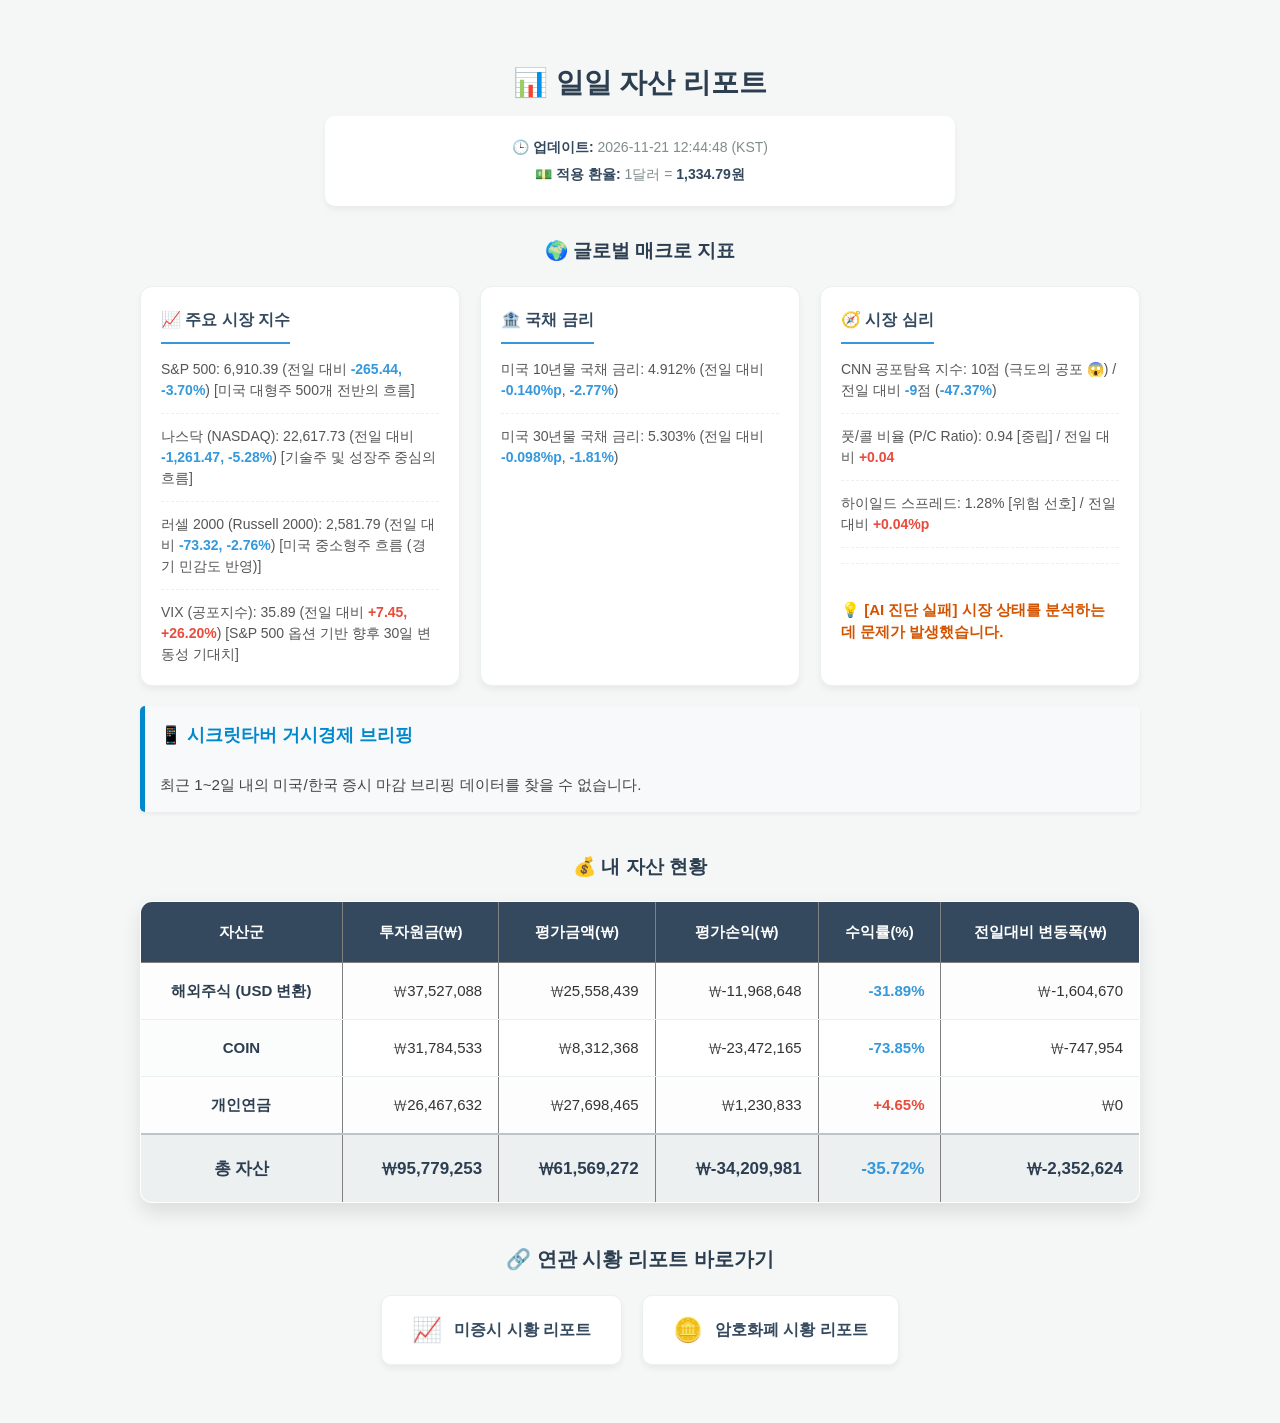
==== index.html @ 4db6d099 "🚀 일일 자산 리포트 및 아카이브 업데이트" ====
<!DOCTYPE html>
    <html lang="ko">
    <head>
        <meta charset="UTF-8">
        <meta name="viewport" content="width=device-width, initial-scale=1.0">
        <title>일일 자산 리포트 (2026-11-20)</title>
        <link rel="stylesheet" href="style.css">
    </head>
    <body>
        <h2>📊 일일 자산 리포트</h2>
        <div class="summary-header">
            <p>🕒 <strong>업데이트:</strong> 2026-11-21 12:44:48 (KST)</p>
            <p>💵 <strong>적용 환율:</strong> 1달러 = <strong>1,334.79원</strong></p>
        </div>
        
        <!-- 🔥 여기에 AI 액션 보드가 가장 먼저 뜹니다! -->
        
        
        <!-- 매크로 대시보드 삽입 -->
        
        <div class="macro-dashboard">
            <h3>🌍 글로벌 매크로 지표</h3>
            <div class="macro-cards">
                <div class="macro-card">
                    <h4>📈 주요 시장 지수</h4>
                    <ul><li>S&P 500: 6,910.39 (전일 대비 <span class="neg">-265.44,</span> <span class="neg">-3.70%</span>) [미국 대형주 500개 전반의 흐름]</li><li>나스닥 (NASDAQ): 22,617.73 (전일 대비 <span class="neg">-1,261.47,</span> <span class="neg">-5.28%</span>) [기술주 및 성장주 중심의 흐름]</li><li>러셀 2000 (Russell 2000): 2,581.79 (전일 대비 <span class="neg">-73.32,</span> <span class="neg">-2.76%</span>) [미국 중소형주 흐름 (경기 민감도 반영)]</li><li>VIX (공포지수): 35.89 (전일 대비 <span class="pos">+7.45,</span> <span class="pos">+26.20%</span>) [S&P 500 옵션 기반 향후 30일 변동성 기대치]</li></ul>
                </div>
                <div class="macro-card">
                    <h4>🏦 국채 금리</h4>
                    <ul><li>미국 10년물 국채 금리: 4.912% (전일 대비 <span class="neg">-0.140%p</span>, <span class="neg">-2.77%</span>)</li><li>미국 30년물 국채 금리: 5.303% (전일 대비 <span class="neg">-0.098%p</span>, <span class="neg">-1.81%</span>)</li></ul>
                </div>
                <div class="macro-card">
                    <h4>🧭 시장 심리</h4>
                    <ul><li>CNN 공포탐욕 지수: 10점 (극도의 공포 😱) / 전일 대비 <span class="neg">-9</span>점 (<span class="neg">-47.37%</span>)</li><li>풋/콜 비율 (P/C Ratio): 0.94 [중립] / 전일 대비 <span class="pos">+0.04</span></li><li>하이일드 스프레드: 1.28% [위험 선호] / 전일 대비 <span class="pos">+0.04%p</span></li><div class='ai-summary-line'><br><strong style='color:#d35400;'>💡 [AI 진단 실패] 시장 상태를 분석하는 데 문제가 발생했습니다.</strong></div></ul>
                </div>
            </div>
            
            <div class="telegram-board" style="background-color: #f8f9fa; padding: 15px; border-left: 5px solid #0088cc; margin-top: 20px; border-radius: 5px; box-shadow: 0 2px 4px rgba(0,0,0,0.05);">
                <h4 style="color: #0088cc; margin-top: 0; font-size: 1.1em;">📱 시크릿타버 거시경제 브리핑</h4>
                <p style="white-space: pre-line; margin-bottom: 0; font-size: 0.95em; color: #444;">최근 1~2일 내의 미국/한국 증시 마감 브리핑 데이터를 찾을 수 없습니다.</p>
            </div>
        </div>
        

        <!-- 자산 요약 테이블 -->
        <h3 style="text-align: center; color: #2c3e50; margin-top: 40px;">💰 내 자산 현황</h3>
        <table border="1" class="dataframe asset-table">
  <thead>
    <tr style="text-align: right;">
      <th>자산군</th>
      <th>투자원금(₩)</th>
      <th>평가금액(₩)</th>
      <th>평가손익(₩)</th>
      <th>수익률(%)</th>
      <th>전일대비 변동폭(₩)</th>
    </tr>
  </thead>
  <tbody>
    <tr>
      <td>해외주식 (USD 변환)</td>
      <td>₩37,527,088</td>
      <td>₩25,558,439</td>
      <td>₩-11,968,648</td>
      <td><span class='neg'>-31.89%</span></td>
      <td>₩-1,604,670</td>
    </tr>
    <tr>
      <td>COIN</td>
      <td>₩31,784,533</td>
      <td>₩8,312,368</td>
      <td>₩-23,472,165</td>
      <td><span class='neg'>-73.85%</span></td>
      <td>₩-747,954</td>
    </tr>
    <tr>
      <td>개인연금</td>
      <td>₩26,467,632</td>
      <td>₩27,698,465</td>
      <td>₩1,230,833</td>
      <td><span class='pos'>+4.65%</span></td>
      <td>₩0</td>
    </tr>
    <tr>
      <td>총 자산</td>
      <td>₩95,779,253</td>
      <td>₩61,569,272</td>
      <td>₩-34,209,981</td>
      <td><span class='neg'>-35.72%</span></td>
      <td>₩-2,352,624</td>
    </tr>
  </tbody>
</table>

        <div class="report-links">
            <h3>🔗 연관 시황 리포트 바로가기</h3>
            <div class="link-cards">
                <a href="https://darkmirr-bitcoin.github.io/NasdoqNewsReport/latest.html" target="_blank" class="link-card">
                    <span class="icon">📈</span><span class="text">미증시 시황 리포트</span>
                </a>
                <a href="https://darkmirr-bitcoin.github.io/CryptoReport/" target="_blank" class="link-card">
                    <span class="icon">🪙</span><span class="text">암호화폐 시황 리포트</span>
                </a>
            </div>
        </div>
    </body>
    </html>
---- style.css ----
/* style.css */
body { 
    font-family: 'Malgun Gothic', 'Apple SD Gothic Neo', sans-serif; 
    padding: 30px; 
    background-color: #f4f7f6; 
    color: #333;
    line-height: 1.6;
}

h2 { 
    text-align: center; 
    color: #2c3e50; 
    margin-bottom: 10px;
    font-size: 28px;
}

.summary-header {
    text-align: center;
    background: white;
    padding: 15px;
    border-radius: 10px;
    box-shadow: 0 4px 6px rgba(0,0,0,0.05);
    margin-bottom: 30px;
    max-width: 600px;
    margin-left: auto;
    margin-right: auto;
}

.summary-header p { margin: 5px 0; font-size: 14px; color: #7f8c8d; }
.summary-header strong { color: #34495e; }

table { 
    border-collapse: collapse; 
    width: 100%; 
    max-width: 1000px;
    margin: 0 auto;
    background-color: white; 
    border-radius: 12px;
    overflow: hidden;
    box-shadow: 0 10px 20px rgba(0,0,0,0.1); 
}

th { 
    background-color: #34495e; 
    color: white; 
    font-weight: bold; 
    padding: 18px; 
    text-align: center; 
    font-size: 15px;
}

td { 
    padding: 16px; 
    text-align: right; 
    border-bottom: 1px solid #ebf0f1;
    font-size: 15px;
}

td:first-child { 
    text-align: center; 
    font-weight: bold; 
    color: #2c3e50; 
    background-color: #fbfcfc;
}

tr:nth-child(odd) td { background-color: #fdfdfd; }
tr:hover td { background-color: #f1f4f5 !important; }

.pos { color: #e74c3c; font-weight: bold; } /* 상승: 빨강 */
.neg { color: #3498db; font-weight: bold; } /* 하락: 파랑 */

/* 마지막 '총 자산' 행 강조 */
table tr:last-child td { 
    background-color: #ecf0f1 !important;
    font-weight: bold; 
    font-size: 17px;
    color: #2c3e50;
    border-top: 2px solid #bdc3c7;
    padding-top: 20px;
    padding-bottom: 20px;
}

@media screen and (max-width: 768px) {
    body { padding: 15px; }
    h2 { font-size: 22px; }
    table { font-size: 13px; }
    th, td { padding: 10px; }
}

/* --- [새로 추가된 연관 리포트 버튼 스타일] --- */
.report-links {
    max-width: 1000px;
    margin: 40px auto 20px auto;
    text-align: center;
}

.report-links h3 {
    color: #2c3e50;
    margin-bottom: 20px;
    font-size: 20px;
}

.link-cards {
    display: flex;
    justify-content: center;
    gap: 20px;
    flex-wrap: wrap; /* 모바일에서 화면 좁아지면 자동으로 밑으로 내려감 */
}

.link-card {
    display: flex;
    align-items: center;
    background-color: white;
    padding: 15px 30px;
    border-radius: 10px;
    text-decoration: none;
    color: #34495e;
    font-weight: bold;
    font-size: 16px;
    box-shadow: 0 4px 6px rgba(0,0,0,0.05);
    border: 1px solid #ebf0f1;
    transition: all 0.3s ease; /* 부드러운 애니메이션 */
}

/* 마우스 올렸을 때 효과 */
.link-card:hover {
    transform: translateY(-5px); /* 살짝 위로 떠오름 */
    box-shadow: 0 8px 15px rgba(0,0,0,0.1);
    background-color: #3498db; /* 파란색으로 변환 */
    color: white;
    border-color: #3498db;
}

.link-card .icon {
    font-size: 24px;
    margin-right: 12px;
}
/* --- [매크로 대시보드 스타일] --- */
.macro-dashboard {
    max-width: 1000px;
    margin: 0 auto 40px auto;
}

.macro-dashboard h3 {
    text-align: center;
    color: #2c3e50;
    margin-bottom: 20px;
}

.macro-cards {
    display: grid;
    grid-template-columns: repeat(auto-fit, minmax(300px, 1fr));
    gap: 20px;
}

.macro-card {
    background: white;
    padding: 20px;
    border-radius: 12px;
    box-shadow: 0 4px 6px rgba(0,0,0,0.05);
    border: 1px solid #ebf0f1;
}

.macro-card h4 {
    margin-top: 0;
    color: #34495e;
    font-size: 16px;
    border-bottom: 2px solid #3498db;
    padding-bottom: 10px;
    margin-bottom: 15px;
    display: inline-block;
}

.macro-card ul {
    list-style-type: none;
    padding: 0;
    margin: 0;
}

.macro-card li {
    margin-bottom: 12px;
    font-size: 14px;
    color: #555;
    line-height: 1.5;
    padding-bottom: 12px;
    border-bottom: 1px dashed #ecf0f1;
}

.macro-card li:last-child {
    border-bottom: none;
    margin-bottom: 0;
    padding-bottom: 0;
}
.ai-summary-line {
    margin-top: 15px;
    padding-top: 12px;
    border-top: 1px dashed #ecf0f1;
    font-size: 15px;
    line-height: 1.5;
}
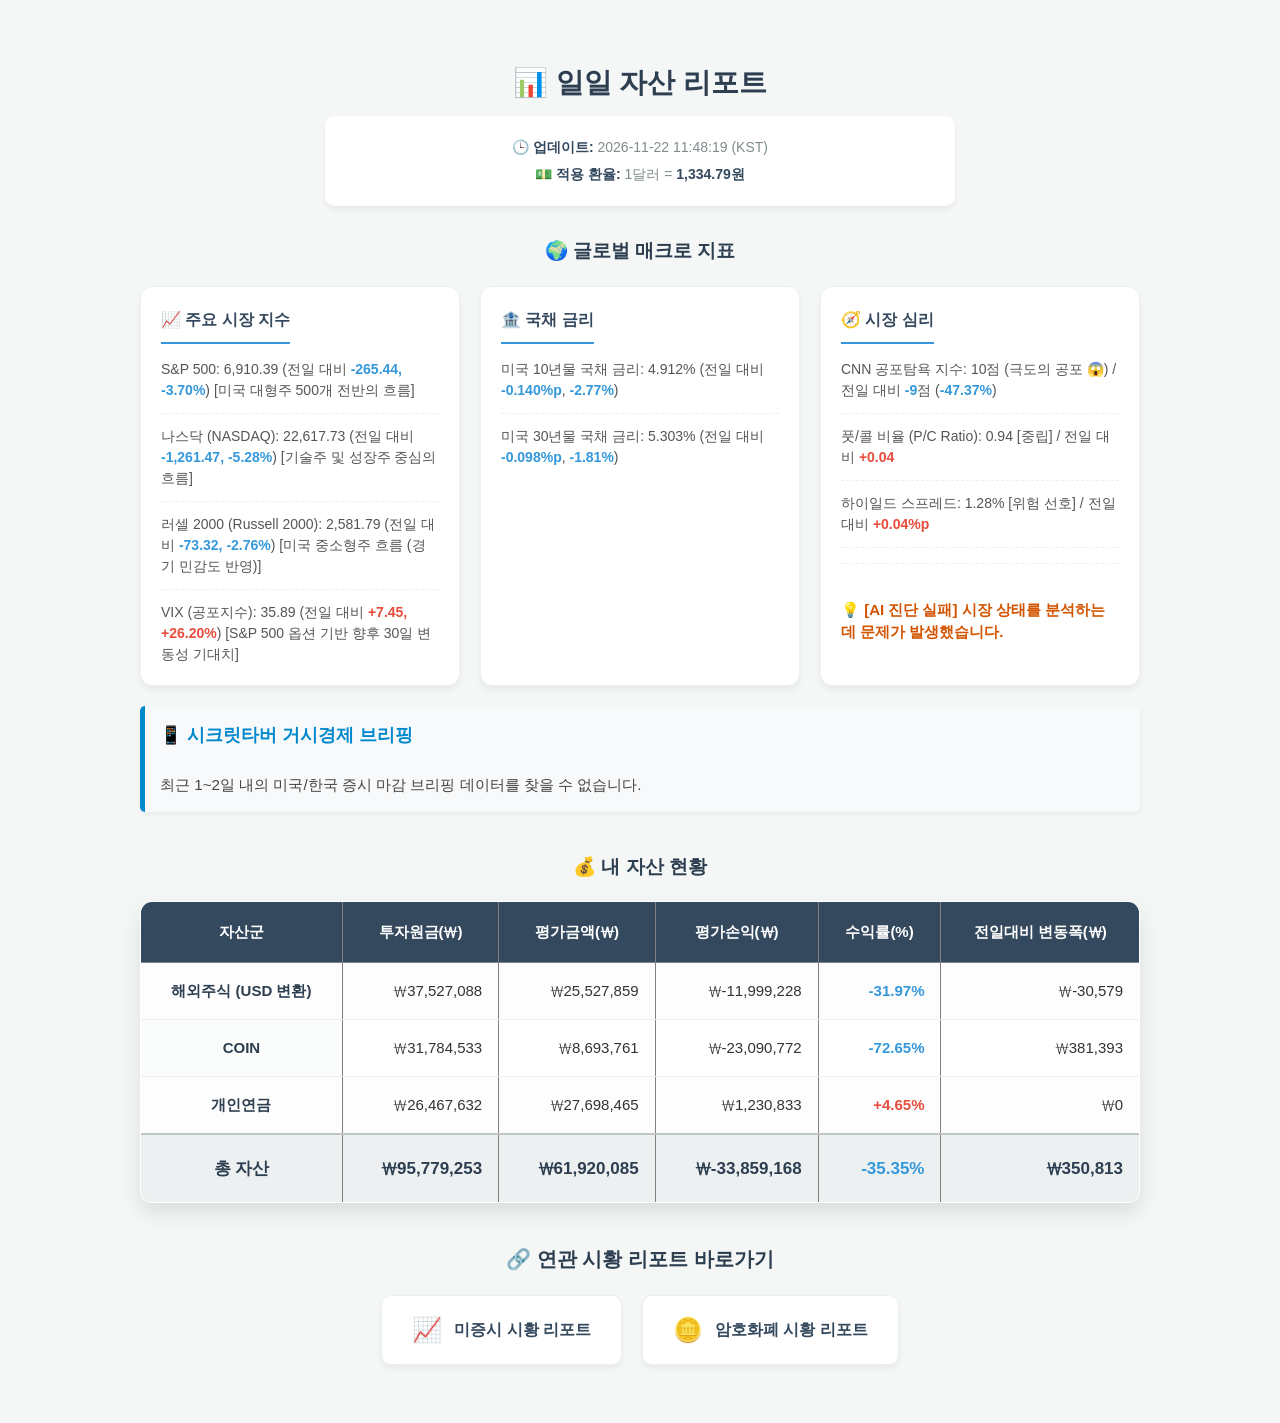
==== commit 1d75ad7c: "🚀 일일 자산 리포트 및 아카이브 업데이트" ====
--- a/index.html
+++ b/index.html
@@ -4,13 +4,13 @@
     <head>
         <meta charset="UTF-8">
         <meta name="viewport" content="width=device-width, initial-scale=1.0">
-        <title>일일 자산 리포트 (2026-11-20)</title>
+        <title>일일 자산 리포트 (2026-11-21)</title>
         <link rel="stylesheet" href="style.css">
     </head>
     <body>
         <h2>📊 일일 자산 리포트</h2>
         <div class="summary-header">
-            <p>🕒 <strong>업데이트:</strong> 2026-11-21 12:44:48 (KST)</p>
+            <p>🕒 <strong>업데이트:</strong> 2026-11-22 11:48:19 (KST)</p>
             <p>💵 <strong>적용 환율:</strong> 1달러 = <strong>1,334.79원</strong></p>
         </div>
         
@@ -60,18 +60,18 @@
     <tr>
       <td>해외주식 (USD 변환)</td>
       <td>₩37,527,088</td>
-      <td>₩25,558,439</td>
-      <td>₩-11,968,648</td>
-      <td><span class='neg'>-31.89%</span></td>
-      <td>₩-1,604,670</td>
+      <td>₩25,527,859</td>
+      <td>₩-11,999,228</td>
+      <td><span class='neg'>-31.97%</span></td>
+      <td>₩-30,579</td>
     </tr>
     <tr>
       <td>COIN</td>
       <td>₩31,784,533</td>
-      <td>₩8,312,368</td>
-      <td>₩-23,472,165</td>
-      <td><span class='neg'>-73.85%</span></td>
-      <td>₩-747,954</td>
+      <td>₩8,693,761</td>
+      <td>₩-23,090,772</td>
+      <td><span class='neg'>-72.65%</span></td>
+      <td>₩381,393</td>
     </tr>
     <tr>
       <td>개인연금</td>
@@ -84,10 +84,10 @@
     <tr>
       <td>총 자산</td>
       <td>₩95,779,253</td>
-      <td>₩61,569,272</td>
-      <td>₩-34,209,981</td>
-      <td><span class='neg'>-35.72%</span></td>
-      <td>₩-2,352,624</td>
+      <td>₩61,920,085</td>
+      <td>₩-33,859,168</td>
+      <td><span class='neg'>-35.35%</span></td>
+      <td>₩350,813</td>
     </tr>
   </tbody>
 </table>
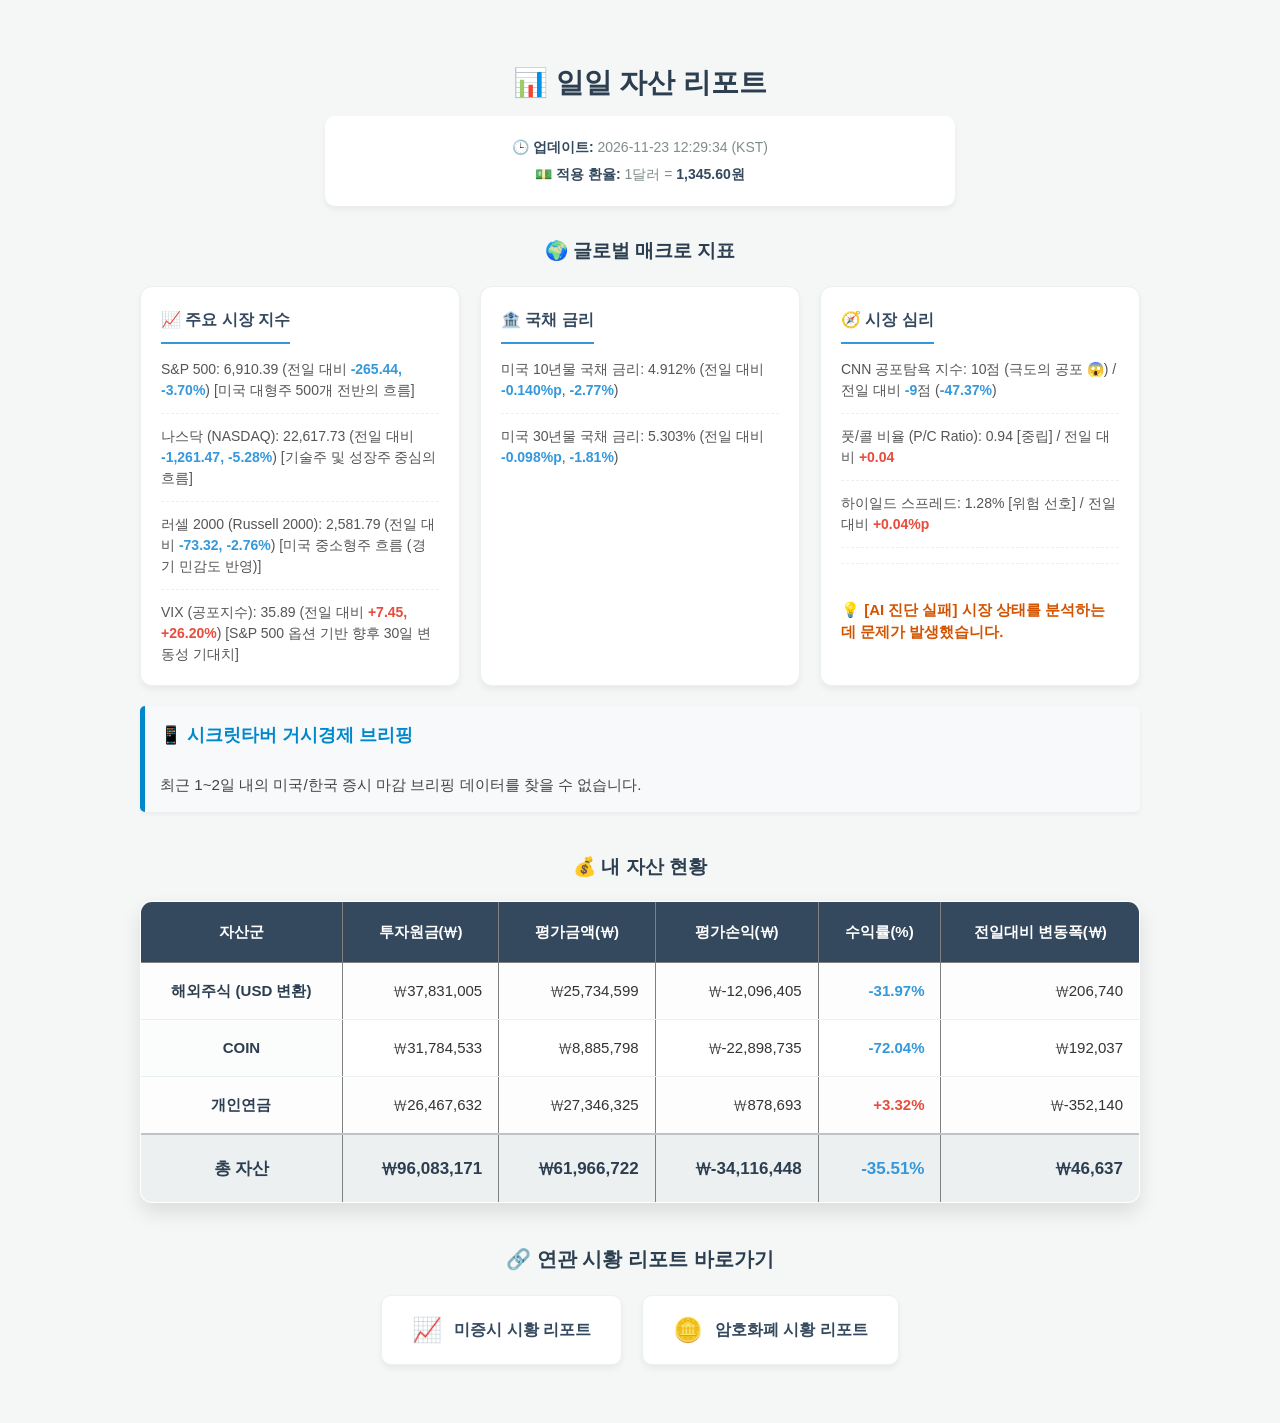
==== commit 17acf257: "🚀 일일 자산 리포트 및 아카이브 업데이트" ====
--- a/index.html
+++ b/index.html
@@ -4,14 +4,14 @@
     <head>
         <meta charset="UTF-8">
         <meta name="viewport" content="width=device-width, initial-scale=1.0">
-        <title>일일 자산 리포트 (2026-11-21)</title>
+        <title>일일 자산 리포트 (2026-11-22)</title>
         <link rel="stylesheet" href="style.css">
     </head>
     <body>
         <h2>📊 일일 자산 리포트</h2>
         <div class="summary-header">
-            <p>🕒 <strong>업데이트:</strong> 2026-11-22 11:48:19 (KST)</p>
-            <p>💵 <strong>적용 환율:</strong> 1달러 = <strong>1,334.79원</strong></p>
+            <p>🕒 <strong>업데이트:</strong> 2026-11-23 12:29:34 (KST)</p>
+            <p>💵 <strong>적용 환율:</strong> 1달러 = <strong>1,345.60원</strong></p>
         </div>
         
         <!-- 🔥 여기에 AI 액션 보드가 가장 먼저 뜹니다! -->
@@ -59,35 +59,35 @@
   <tbody>
     <tr>
       <td>해외주식 (USD 변환)</td>
-      <td>₩37,527,088</td>
-      <td>₩25,527,859</td>
-      <td>₩-11,999,228</td>
+      <td>₩37,831,005</td>
+      <td>₩25,734,599</td>
+      <td>₩-12,096,405</td>
       <td><span class='neg'>-31.97%</span></td>
-      <td>₩-30,579</td>
+      <td>₩206,740</td>
     </tr>
     <tr>
       <td>COIN</td>
       <td>₩31,784,533</td>
-      <td>₩8,693,761</td>
-      <td>₩-23,090,772</td>
-      <td><span class='neg'>-72.65%</span></td>
-      <td>₩381,393</td>
+      <td>₩8,885,798</td>
+      <td>₩-22,898,735</td>
+      <td><span class='neg'>-72.04%</span></td>
+      <td>₩192,037</td>
     </tr>
     <tr>
       <td>개인연금</td>
       <td>₩26,467,632</td>
-      <td>₩27,698,465</td>
-      <td>₩1,230,833</td>
-      <td><span class='pos'>+4.65%</span></td>
-      <td>₩0</td>
+      <td>₩27,346,325</td>
+      <td>₩878,693</td>
+      <td><span class='pos'>+3.32%</span></td>
+      <td>₩-352,140</td>
     </tr>
     <tr>
       <td>총 자산</td>
-      <td>₩95,779,253</td>
-      <td>₩61,920,085</td>
-      <td>₩-33,859,168</td>
-      <td><span class='neg'>-35.35%</span></td>
-      <td>₩350,813</td>
+      <td>₩96,083,171</td>
+      <td>₩61,966,722</td>
+      <td>₩-34,116,448</td>
+      <td><span class='neg'>-35.51%</span></td>
+      <td>₩46,637</td>
     </tr>
   </tbody>
 </table>
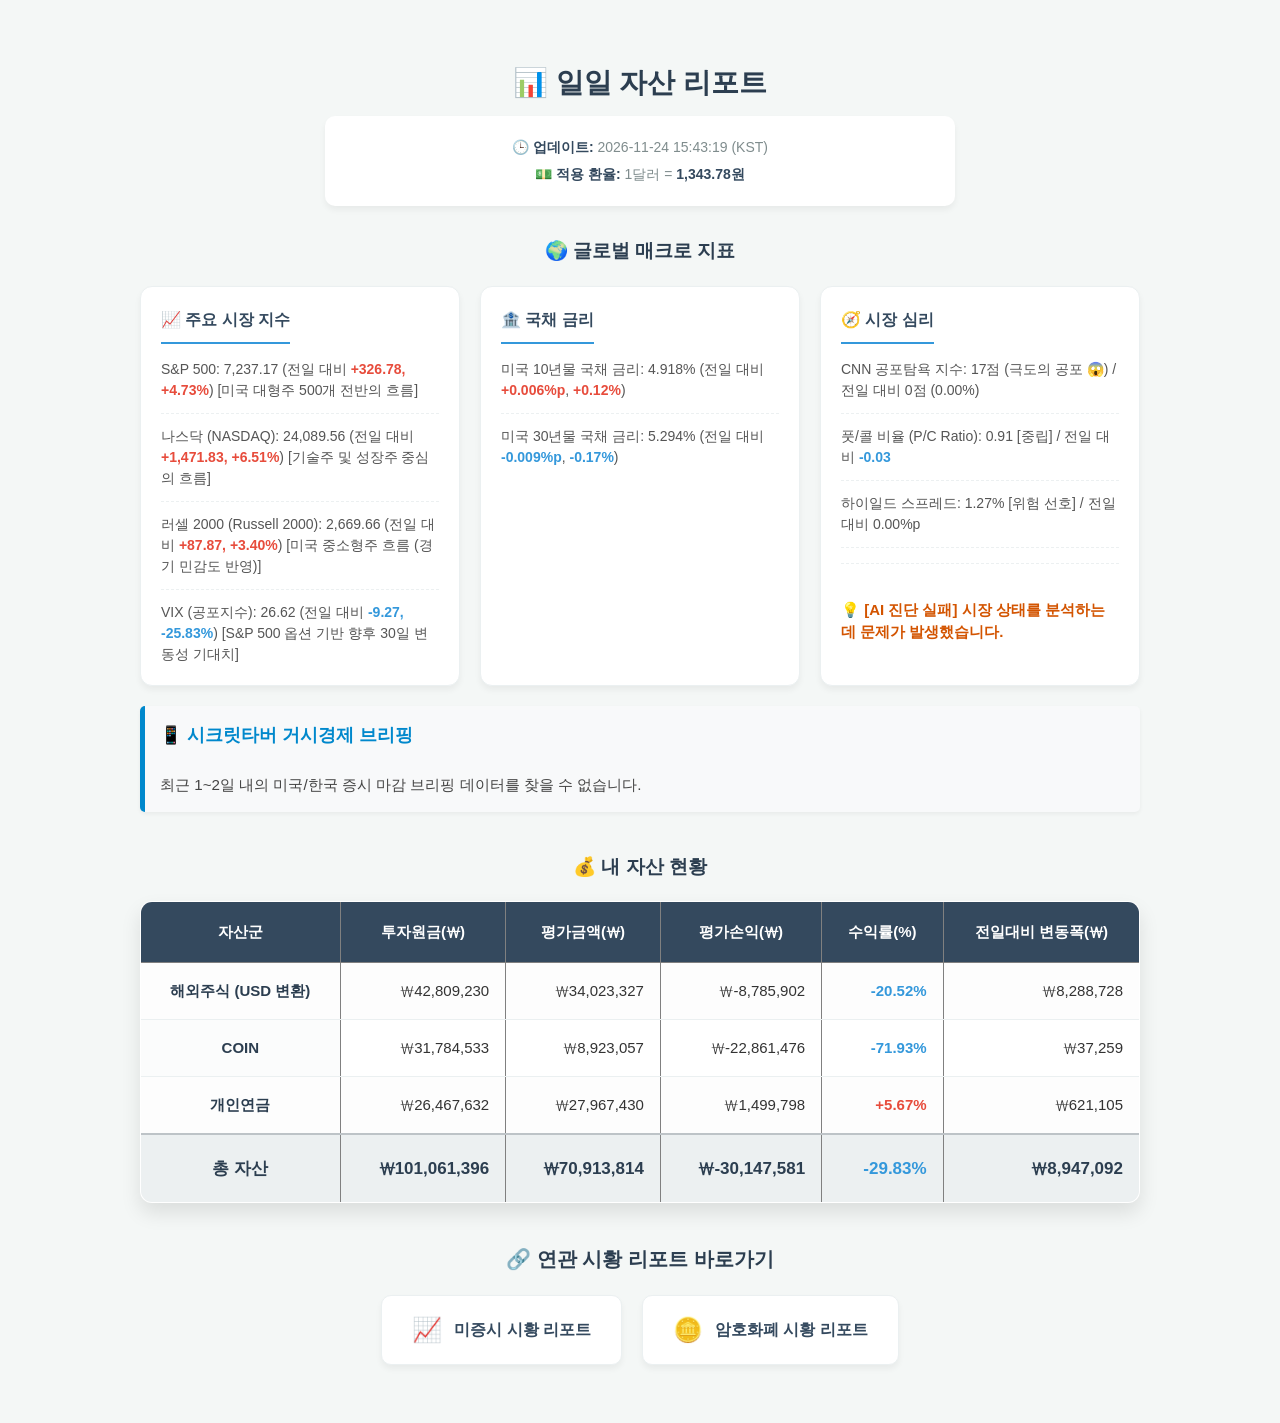
==== commit a815dd46: "🚀 일일 자산 리포트 및 아카이브 업데이트" ====
--- a/index.html
+++ b/index.html
@@ -4,14 +4,14 @@
     <head>
         <meta charset="UTF-8">
         <meta name="viewport" content="width=device-width, initial-scale=1.0">
-        <title>일일 자산 리포트 (2026-11-22)</title>
+        <title>일일 자산 리포트 (2026-11-24)</title>
         <link rel="stylesheet" href="style.css">
     </head>
     <body>
         <h2>📊 일일 자산 리포트</h2>
         <div class="summary-header">
-            <p>🕒 <strong>업데이트:</strong> 2026-11-23 12:29:34 (KST)</p>
-            <p>💵 <strong>적용 환율:</strong> 1달러 = <strong>1,345.60원</strong></p>
+            <p>🕒 <strong>업데이트:</strong> 2026-11-24 15:43:19 (KST)</p>
+            <p>💵 <strong>적용 환율:</strong> 1달러 = <strong>1,343.78원</strong></p>
         </div>
         
         <!-- 🔥 여기에 AI 액션 보드가 가장 먼저 뜹니다! -->
@@ -24,15 +24,15 @@
             <div class="macro-cards">
                 <div class="macro-card">
                     <h4>📈 주요 시장 지수</h4>
-                    <ul><li>S&P 500: 6,910.39 (전일 대비 <span class="neg">-265.44,</span> <span class="neg">-3.70%</span>) [미국 대형주 500개 전반의 흐름]</li><li>나스닥 (NASDAQ): 22,617.73 (전일 대비 <span class="neg">-1,261.47,</span> <span class="neg">-5.28%</span>) [기술주 및 성장주 중심의 흐름]</li><li>러셀 2000 (Russell 2000): 2,581.79 (전일 대비 <span class="neg">-73.32,</span> <span class="neg">-2.76%</span>) [미국 중소형주 흐름 (경기 민감도 반영)]</li><li>VIX (공포지수): 35.89 (전일 대비 <span class="pos">+7.45,</span> <span class="pos">+26.20%</span>) [S&P 500 옵션 기반 향후 30일 변동성 기대치]</li></ul>
+                    <ul><li>S&P 500: 7,237.17 (전일 대비 <span class="pos">+326.78,</span> <span class="pos">+4.73%</span>) [미국 대형주 500개 전반의 흐름]</li><li>나스닥 (NASDAQ): 24,089.56 (전일 대비 <span class="pos">+1,471.83,</span> <span class="pos">+6.51%</span>) [기술주 및 성장주 중심의 흐름]</li><li>러셀 2000 (Russell 2000): 2,669.66 (전일 대비 <span class="pos">+87.87,</span> <span class="pos">+3.40%</span>) [미국 중소형주 흐름 (경기 민감도 반영)]</li><li>VIX (공포지수): 26.62 (전일 대비 <span class="neg">-9.27,</span> <span class="neg">-25.83%</span>) [S&P 500 옵션 기반 향후 30일 변동성 기대치]</li></ul>
                 </div>
                 <div class="macro-card">
                     <h4>🏦 국채 금리</h4>
-                    <ul><li>미국 10년물 국채 금리: 4.912% (전일 대비 <span class="neg">-0.140%p</span>, <span class="neg">-2.77%</span>)</li><li>미국 30년물 국채 금리: 5.303% (전일 대비 <span class="neg">-0.098%p</span>, <span class="neg">-1.81%</span>)</li></ul>
+                    <ul><li>미국 10년물 국채 금리: 4.918% (전일 대비 <span class="pos">+0.006%p</span>, <span class="pos">+0.12%</span>)</li><li>미국 30년물 국채 금리: 5.294% (전일 대비 <span class="neg">-0.009%p</span>, <span class="neg">-0.17%</span>)</li></ul>
                 </div>
                 <div class="macro-card">
                     <h4>🧭 시장 심리</h4>
-                    <ul><li>CNN 공포탐욕 지수: 10점 (극도의 공포 😱) / 전일 대비 <span class="neg">-9</span>점 (<span class="neg">-47.37%</span>)</li><li>풋/콜 비율 (P/C Ratio): 0.94 [중립] / 전일 대비 <span class="pos">+0.04</span></li><li>하이일드 스프레드: 1.28% [위험 선호] / 전일 대비 <span class="pos">+0.04%p</span></li><div class='ai-summary-line'><br><strong style='color:#d35400;'>💡 [AI 진단 실패] 시장 상태를 분석하는 데 문제가 발생했습니다.</strong></div></ul>
+                    <ul><li>CNN 공포탐욕 지수: 17점 (극도의 공포 😱) / 전일 대비 0점 (0.00%)</li><li>풋/콜 비율 (P/C Ratio): 0.91 [중립] / 전일 대비 <span class="neg">-0.03</span></li><li>하이일드 스프레드: 1.27% [위험 선호] / 전일 대비 0.00%p</li><div class='ai-summary-line'><br><strong style='color:#d35400;'>💡 [AI 진단 실패] 시장 상태를 분석하는 데 문제가 발생했습니다.</strong></div></ul>
                 </div>
             </div>
             
@@ -59,35 +59,35 @@
   <tbody>
     <tr>
       <td>해외주식 (USD 변환)</td>
-      <td>₩37,831,005</td>
-      <td>₩25,734,599</td>
-      <td>₩-12,096,405</td>
-      <td><span class='neg'>-31.97%</span></td>
-      <td>₩206,740</td>
+      <td>₩42,809,230</td>
+      <td>₩34,023,327</td>
+      <td>₩-8,785,902</td>
+      <td><span class='neg'>-20.52%</span></td>
+      <td>₩8,288,728</td>
     </tr>
     <tr>
       <td>COIN</td>
       <td>₩31,784,533</td>
-      <td>₩8,885,798</td>
-      <td>₩-22,898,735</td>
-      <td><span class='neg'>-72.04%</span></td>
-      <td>₩192,037</td>
+      <td>₩8,923,057</td>
+      <td>₩-22,861,476</td>
+      <td><span class='neg'>-71.93%</span></td>
+      <td>₩37,259</td>
     </tr>
     <tr>
       <td>개인연금</td>
       <td>₩26,467,632</td>
-      <td>₩27,346,325</td>
-      <td>₩878,693</td>
-      <td><span class='pos'>+3.32%</span></td>
-      <td>₩-352,140</td>
+      <td>₩27,967,430</td>
+      <td>₩1,499,798</td>
+      <td><span class='pos'>+5.67%</span></td>
+      <td>₩621,105</td>
     </tr>
     <tr>
       <td>총 자산</td>
-      <td>₩96,083,171</td>
-      <td>₩61,966,722</td>
-      <td>₩-34,116,448</td>
-      <td><span class='neg'>-35.51%</span></td>
-      <td>₩46,637</td>
+      <td>₩101,061,396</td>
+      <td>₩70,913,814</td>
+      <td>₩-30,147,581</td>
+      <td><span class='neg'>-29.83%</span></td>
+      <td>₩8,947,092</td>
     </tr>
   </tbody>
 </table>
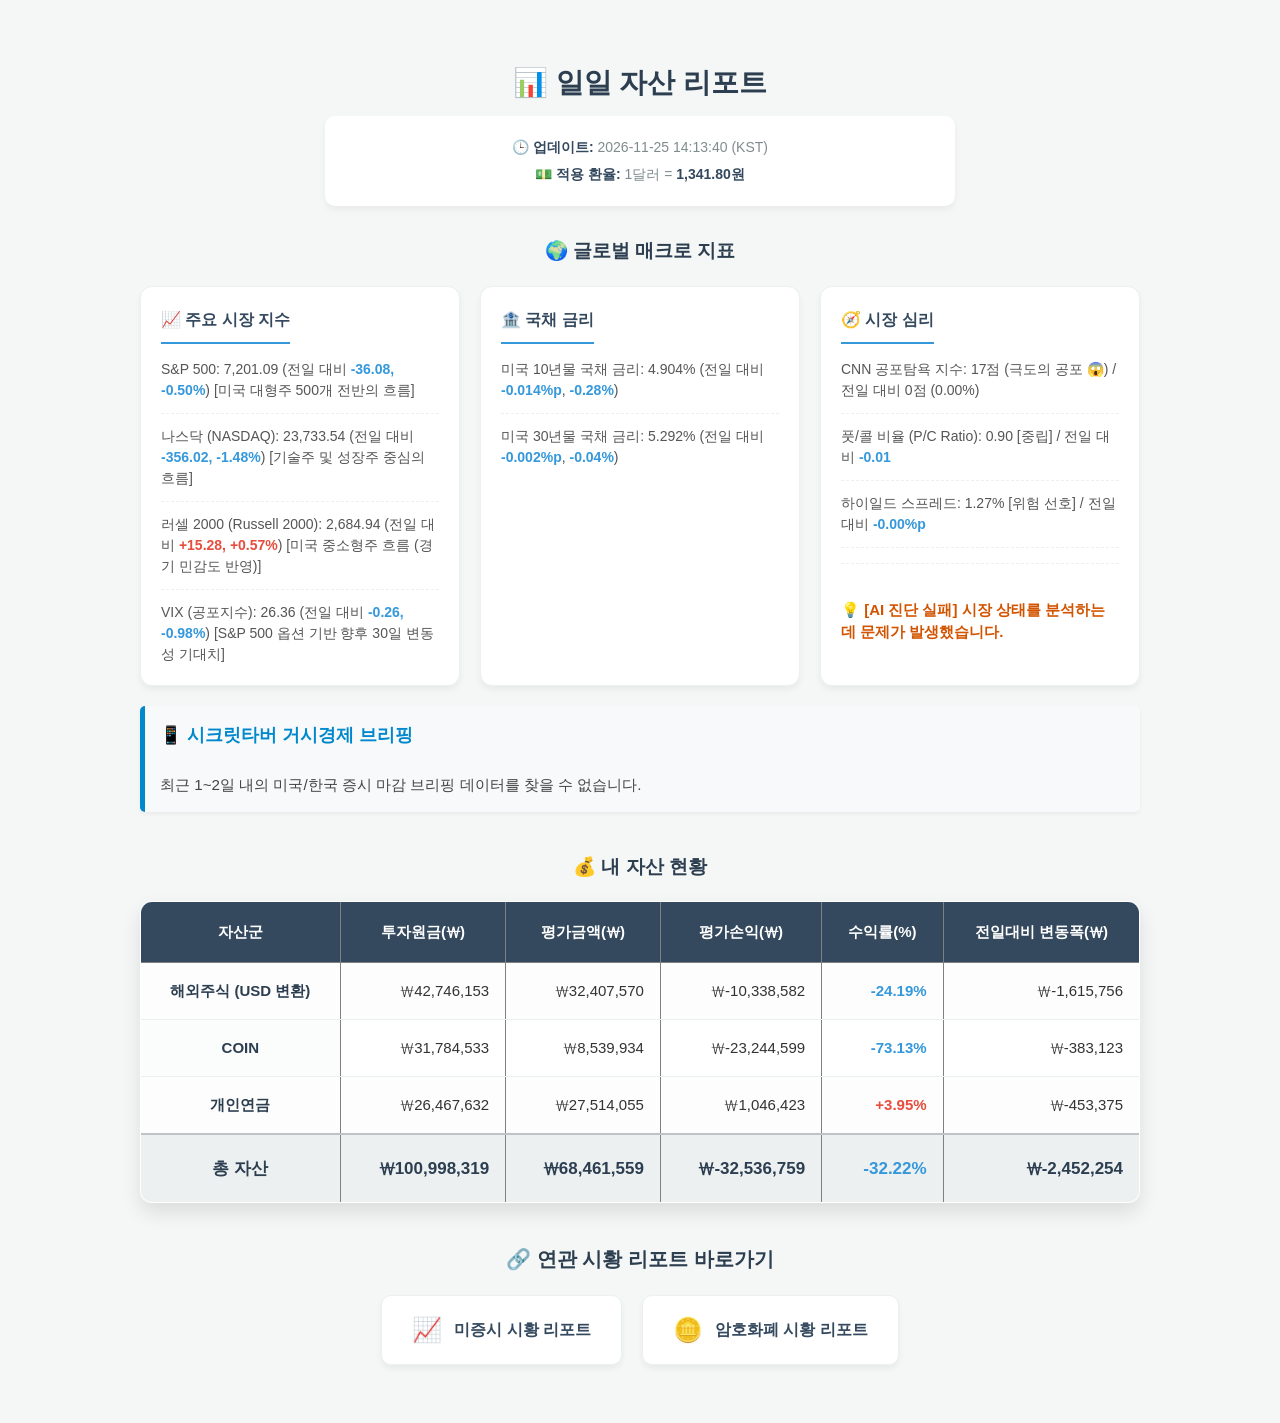
==== commit 2ba484bf: "🚀 일일 자산 리포트 및 아카이브 업데이트" ====
--- a/index.html
+++ b/index.html
@@ -4,14 +4,14 @@
     <head>
         <meta charset="UTF-8">
         <meta name="viewport" content="width=device-width, initial-scale=1.0">
-        <title>일일 자산 리포트 (2026-11-24)</title>
+        <title>일일 자산 리포트 (2026-11-25)</title>
         <link rel="stylesheet" href="style.css">
     </head>
     <body>
         <h2>📊 일일 자산 리포트</h2>
         <div class="summary-header">
-            <p>🕒 <strong>업데이트:</strong> 2026-11-24 15:43:19 (KST)</p>
-            <p>💵 <strong>적용 환율:</strong> 1달러 = <strong>1,343.78원</strong></p>
+            <p>🕒 <strong>업데이트:</strong> 2026-11-25 14:13:40 (KST)</p>
+            <p>💵 <strong>적용 환율:</strong> 1달러 = <strong>1,341.80원</strong></p>
         </div>
         
         <!-- 🔥 여기에 AI 액션 보드가 가장 먼저 뜹니다! -->
@@ -24,15 +24,15 @@
             <div class="macro-cards">
                 <div class="macro-card">
                     <h4>📈 주요 시장 지수</h4>
-                    <ul><li>S&P 500: 7,237.17 (전일 대비 <span class="pos">+326.78,</span> <span class="pos">+4.73%</span>) [미국 대형주 500개 전반의 흐름]</li><li>나스닥 (NASDAQ): 24,089.56 (전일 대비 <span class="pos">+1,471.83,</span> <span class="pos">+6.51%</span>) [기술주 및 성장주 중심의 흐름]</li><li>러셀 2000 (Russell 2000): 2,669.66 (전일 대비 <span class="pos">+87.87,</span> <span class="pos">+3.40%</span>) [미국 중소형주 흐름 (경기 민감도 반영)]</li><li>VIX (공포지수): 26.62 (전일 대비 <span class="neg">-9.27,</span> <span class="neg">-25.83%</span>) [S&P 500 옵션 기반 향후 30일 변동성 기대치]</li></ul>
+                    <ul><li>S&P 500: 7,201.09 (전일 대비 <span class="neg">-36.08,</span> <span class="neg">-0.50%</span>) [미국 대형주 500개 전반의 흐름]</li><li>나스닥 (NASDAQ): 23,733.54 (전일 대비 <span class="neg">-356.02,</span> <span class="neg">-1.48%</span>) [기술주 및 성장주 중심의 흐름]</li><li>러셀 2000 (Russell 2000): 2,684.94 (전일 대비 <span class="pos">+15.28,</span> <span class="pos">+0.57%</span>) [미국 중소형주 흐름 (경기 민감도 반영)]</li><li>VIX (공포지수): 26.36 (전일 대비 <span class="neg">-0.26,</span> <span class="neg">-0.98%</span>) [S&P 500 옵션 기반 향후 30일 변동성 기대치]</li></ul>
                 </div>
                 <div class="macro-card">
                     <h4>🏦 국채 금리</h4>
-                    <ul><li>미국 10년물 국채 금리: 4.918% (전일 대비 <span class="pos">+0.006%p</span>, <span class="pos">+0.12%</span>)</li><li>미국 30년물 국채 금리: 5.294% (전일 대비 <span class="neg">-0.009%p</span>, <span class="neg">-0.17%</span>)</li></ul>
+                    <ul><li>미국 10년물 국채 금리: 4.904% (전일 대비 <span class="neg">-0.014%p</span>, <span class="neg">-0.28%</span>)</li><li>미국 30년물 국채 금리: 5.292% (전일 대비 <span class="neg">-0.002%p</span>, <span class="neg">-0.04%</span>)</li></ul>
                 </div>
                 <div class="macro-card">
                     <h4>🧭 시장 심리</h4>
-                    <ul><li>CNN 공포탐욕 지수: 17점 (극도의 공포 😱) / 전일 대비 0점 (0.00%)</li><li>풋/콜 비율 (P/C Ratio): 0.91 [중립] / 전일 대비 <span class="neg">-0.03</span></li><li>하이일드 스프레드: 1.27% [위험 선호] / 전일 대비 0.00%p</li><div class='ai-summary-line'><br><strong style='color:#d35400;'>💡 [AI 진단 실패] 시장 상태를 분석하는 데 문제가 발생했습니다.</strong></div></ul>
+                    <ul><li>CNN 공포탐욕 지수: 17점 (극도의 공포 😱) / 전일 대비 0점 (0.00%)</li><li>풋/콜 비율 (P/C Ratio): 0.90 [중립] / 전일 대비 <span class="neg">-0.01</span></li><li>하이일드 스프레드: 1.27% [위험 선호] / 전일 대비 <span class="neg">-0.00%p</span></li><div class='ai-summary-line'><br><strong style='color:#d35400;'>💡 [AI 진단 실패] 시장 상태를 분석하는 데 문제가 발생했습니다.</strong></div></ul>
                 </div>
             </div>
             
@@ -59,35 +59,35 @@
   <tbody>
     <tr>
       <td>해외주식 (USD 변환)</td>
-      <td>₩42,809,230</td>
-      <td>₩34,023,327</td>
-      <td>₩-8,785,902</td>
-      <td><span class='neg'>-20.52%</span></td>
-      <td>₩8,288,728</td>
+      <td>₩42,746,153</td>
+      <td>₩32,407,570</td>
+      <td>₩-10,338,582</td>
+      <td><span class='neg'>-24.19%</span></td>
+      <td>₩-1,615,756</td>
     </tr>
     <tr>
       <td>COIN</td>
       <td>₩31,784,533</td>
-      <td>₩8,923,057</td>
-      <td>₩-22,861,476</td>
-      <td><span class='neg'>-71.93%</span></td>
-      <td>₩37,259</td>
+      <td>₩8,539,934</td>
+      <td>₩-23,244,599</td>
+      <td><span class='neg'>-73.13%</span></td>
+      <td>₩-383,123</td>
     </tr>
     <tr>
       <td>개인연금</td>
       <td>₩26,467,632</td>
-      <td>₩27,967,430</td>
-      <td>₩1,499,798</td>
-      <td><span class='pos'>+5.67%</span></td>
-      <td>₩621,105</td>
+      <td>₩27,514,055</td>
+      <td>₩1,046,423</td>
+      <td><span class='pos'>+3.95%</span></td>
+      <td>₩-453,375</td>
     </tr>
     <tr>
       <td>총 자산</td>
-      <td>₩101,061,396</td>
-      <td>₩70,913,814</td>
-      <td>₩-30,147,581</td>
-      <td><span class='neg'>-29.83%</span></td>
-      <td>₩8,947,092</td>
+      <td>₩100,998,319</td>
+      <td>₩68,461,559</td>
+      <td>₩-32,536,759</td>
+      <td><span class='neg'>-32.22%</span></td>
+      <td>₩-2,452,254</td>
     </tr>
   </tbody>
 </table>
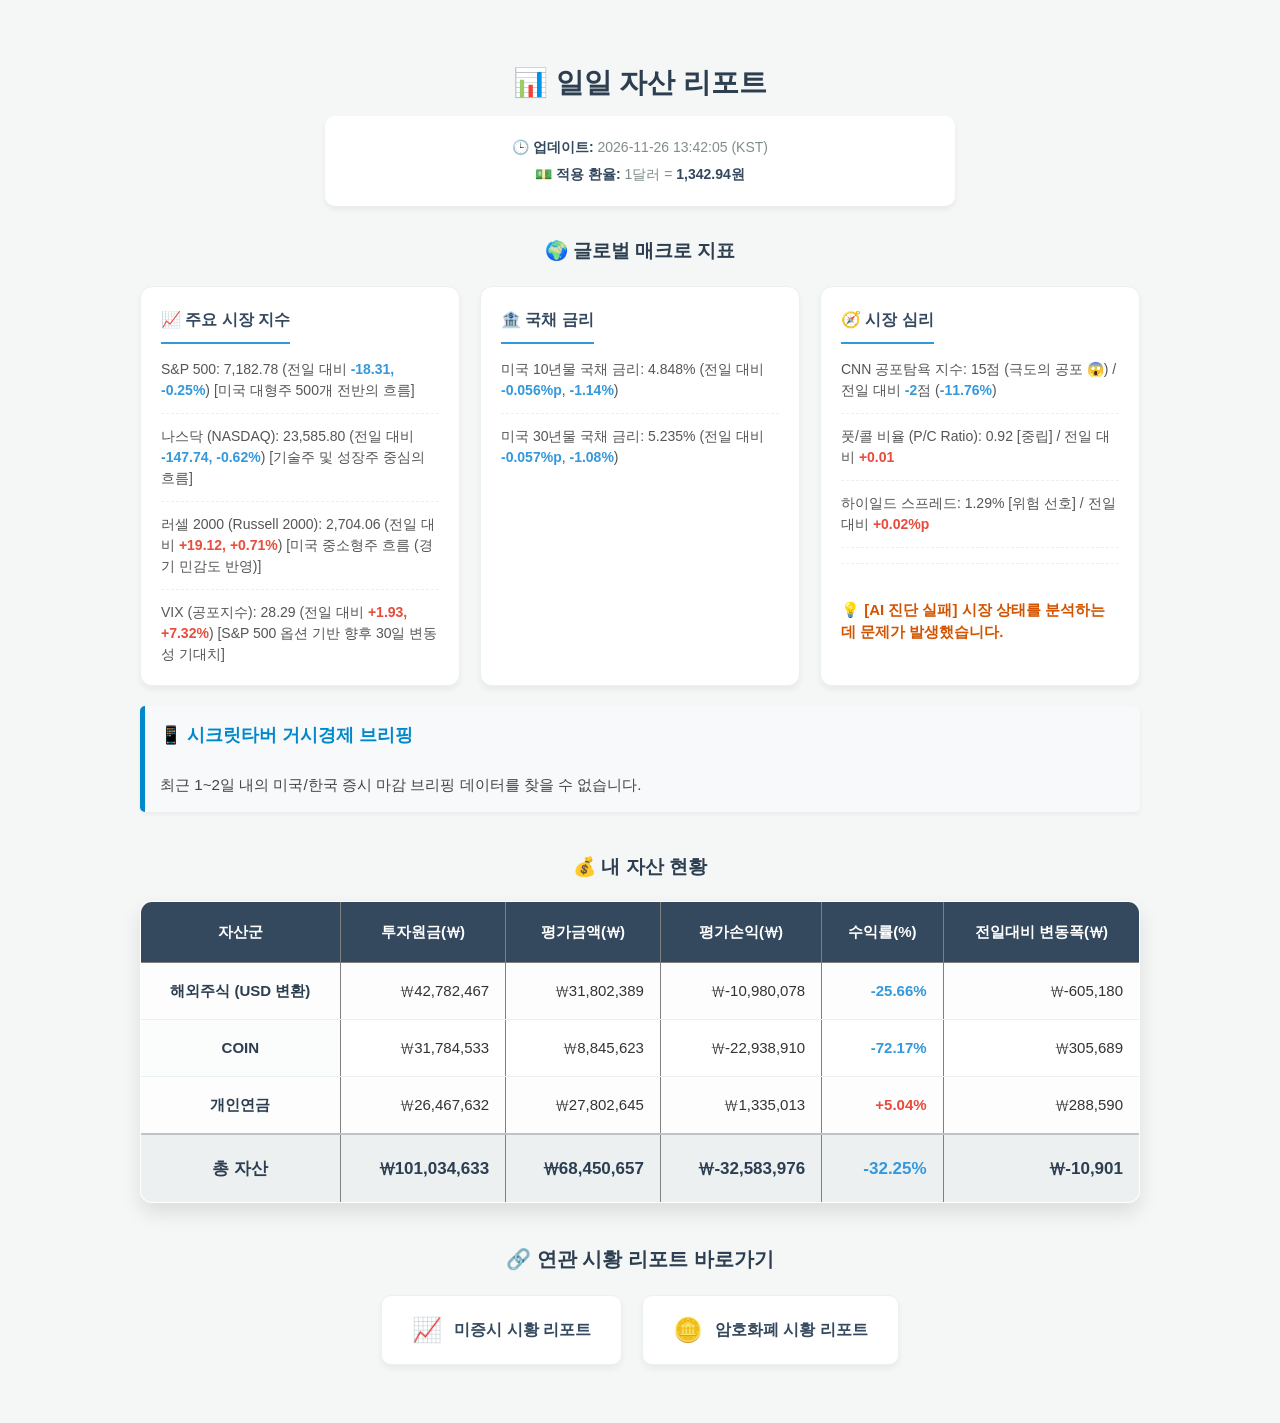
==== commit f22f0070: "🚀 일일 자산 리포트 및 아카이브 업데이트" ====
--- a/index.html
+++ b/index.html
@@ -10,8 +10,8 @@
     <body>
         <h2>📊 일일 자산 리포트</h2>
         <div class="summary-header">
-            <p>🕒 <strong>업데이트:</strong> 2026-11-25 14:13:40 (KST)</p>
-            <p>💵 <strong>적용 환율:</strong> 1달러 = <strong>1,341.80원</strong></p>
+            <p>🕒 <strong>업데이트:</strong> 2026-11-26 13:42:05 (KST)</p>
+            <p>💵 <strong>적용 환율:</strong> 1달러 = <strong>1,342.94원</strong></p>
         </div>
         
         <!-- 🔥 여기에 AI 액션 보드가 가장 먼저 뜹니다! -->
@@ -24,15 +24,15 @@
             <div class="macro-cards">
                 <div class="macro-card">
                     <h4>📈 주요 시장 지수</h4>
-                    <ul><li>S&P 500: 7,201.09 (전일 대비 <span class="neg">-36.08,</span> <span class="neg">-0.50%</span>) [미국 대형주 500개 전반의 흐름]</li><li>나스닥 (NASDAQ): 23,733.54 (전일 대비 <span class="neg">-356.02,</span> <span class="neg">-1.48%</span>) [기술주 및 성장주 중심의 흐름]</li><li>러셀 2000 (Russell 2000): 2,684.94 (전일 대비 <span class="pos">+15.28,</span> <span class="pos">+0.57%</span>) [미국 중소형주 흐름 (경기 민감도 반영)]</li><li>VIX (공포지수): 26.36 (전일 대비 <span class="neg">-0.26,</span> <span class="neg">-0.98%</span>) [S&P 500 옵션 기반 향후 30일 변동성 기대치]</li></ul>
+                    <ul><li>S&P 500: 7,182.78 (전일 대비 <span class="neg">-18.31,</span> <span class="neg">-0.25%</span>) [미국 대형주 500개 전반의 흐름]</li><li>나스닥 (NASDAQ): 23,585.80 (전일 대비 <span class="neg">-147.74,</span> <span class="neg">-0.62%</span>) [기술주 및 성장주 중심의 흐름]</li><li>러셀 2000 (Russell 2000): 2,704.06 (전일 대비 <span class="pos">+19.12,</span> <span class="pos">+0.71%</span>) [미국 중소형주 흐름 (경기 민감도 반영)]</li><li>VIX (공포지수): 28.29 (전일 대비 <span class="pos">+1.93,</span> <span class="pos">+7.32%</span>) [S&P 500 옵션 기반 향후 30일 변동성 기대치]</li></ul>
                 </div>
                 <div class="macro-card">
                     <h4>🏦 국채 금리</h4>
-                    <ul><li>미국 10년물 국채 금리: 4.904% (전일 대비 <span class="neg">-0.014%p</span>, <span class="neg">-0.28%</span>)</li><li>미국 30년물 국채 금리: 5.292% (전일 대비 <span class="neg">-0.002%p</span>, <span class="neg">-0.04%</span>)</li></ul>
+                    <ul><li>미국 10년물 국채 금리: 4.848% (전일 대비 <span class="neg">-0.056%p</span>, <span class="neg">-1.14%</span>)</li><li>미국 30년물 국채 금리: 5.235% (전일 대비 <span class="neg">-0.057%p</span>, <span class="neg">-1.08%</span>)</li></ul>
                 </div>
                 <div class="macro-card">
                     <h4>🧭 시장 심리</h4>
-                    <ul><li>CNN 공포탐욕 지수: 17점 (극도의 공포 😱) / 전일 대비 0점 (0.00%)</li><li>풋/콜 비율 (P/C Ratio): 0.90 [중립] / 전일 대비 <span class="neg">-0.01</span></li><li>하이일드 스프레드: 1.27% [위험 선호] / 전일 대비 <span class="neg">-0.00%p</span></li><div class='ai-summary-line'><br><strong style='color:#d35400;'>💡 [AI 진단 실패] 시장 상태를 분석하는 데 문제가 발생했습니다.</strong></div></ul>
+                    <ul><li>CNN 공포탐욕 지수: 15점 (극도의 공포 😱) / 전일 대비 <span class="neg">-2</span>점 (<span class="neg">-11.76%</span>)</li><li>풋/콜 비율 (P/C Ratio): 0.92 [중립] / 전일 대비 <span class="pos">+0.01</span></li><li>하이일드 스프레드: 1.29% [위험 선호] / 전일 대비 <span class="pos">+0.02%p</span></li><div class='ai-summary-line'><br><strong style='color:#d35400;'>💡 [AI 진단 실패] 시장 상태를 분석하는 데 문제가 발생했습니다.</strong></div></ul>
                 </div>
             </div>
             
@@ -59,35 +59,35 @@
   <tbody>
     <tr>
       <td>해외주식 (USD 변환)</td>
-      <td>₩42,746,153</td>
-      <td>₩32,407,570</td>
-      <td>₩-10,338,582</td>
-      <td><span class='neg'>-24.19%</span></td>
-      <td>₩-1,615,756</td>
+      <td>₩42,782,467</td>
+      <td>₩31,802,389</td>
+      <td>₩-10,980,078</td>
+      <td><span class='neg'>-25.66%</span></td>
+      <td>₩-605,180</td>
     </tr>
     <tr>
       <td>COIN</td>
       <td>₩31,784,533</td>
-      <td>₩8,539,934</td>
-      <td>₩-23,244,599</td>
-      <td><span class='neg'>-73.13%</span></td>
-      <td>₩-383,123</td>
+      <td>₩8,845,623</td>
+      <td>₩-22,938,910</td>
+      <td><span class='neg'>-72.17%</span></td>
+      <td>₩305,689</td>
     </tr>
     <tr>
       <td>개인연금</td>
       <td>₩26,467,632</td>
-      <td>₩27,514,055</td>
-      <td>₩1,046,423</td>
-      <td><span class='pos'>+3.95%</span></td>
-      <td>₩-453,375</td>
+      <td>₩27,802,645</td>
+      <td>₩1,335,013</td>
+      <td><span class='pos'>+5.04%</span></td>
+      <td>₩288,590</td>
     </tr>
     <tr>
       <td>총 자산</td>
-      <td>₩100,998,319</td>
-      <td>₩68,461,559</td>
-      <td>₩-32,536,759</td>
-      <td><span class='neg'>-32.22%</span></td>
-      <td>₩-2,452,254</td>
+      <td>₩101,034,633</td>
+      <td>₩68,450,657</td>
+      <td>₩-32,583,976</td>
+      <td><span class='neg'>-32.25%</span></td>
+      <td>₩-10,901</td>
     </tr>
   </tbody>
 </table>
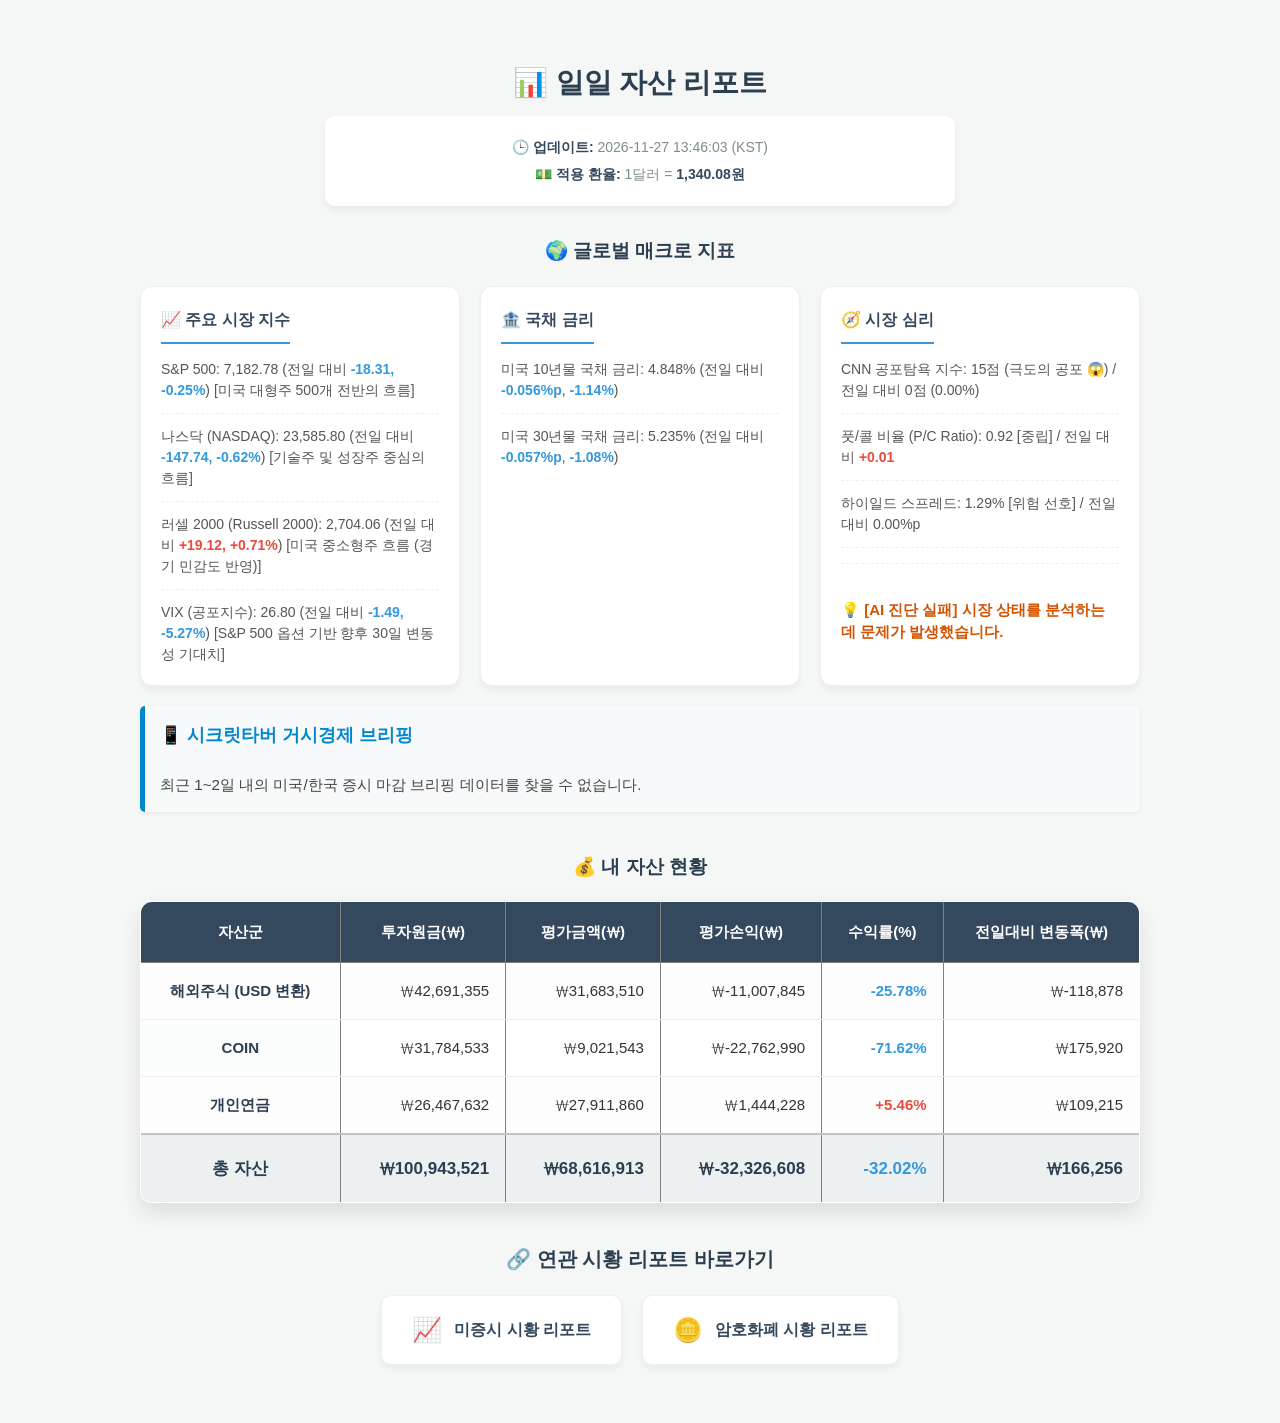
==== commit cf6a5066: "🚀 일일 자산 리포트 및 아카이브 업데이트" ====
--- a/index.html
+++ b/index.html
@@ -4,14 +4,14 @@
     <head>
         <meta charset="UTF-8">
         <meta name="viewport" content="width=device-width, initial-scale=1.0">
-        <title>일일 자산 리포트 (2026-11-25)</title>
+        <title>일일 자산 리포트 (2026-11-26)</title>
         <link rel="stylesheet" href="style.css">
     </head>
     <body>
         <h2>📊 일일 자산 리포트</h2>
         <div class="summary-header">
-            <p>🕒 <strong>업데이트:</strong> 2026-11-26 13:42:05 (KST)</p>
-            <p>💵 <strong>적용 환율:</strong> 1달러 = <strong>1,342.94원</strong></p>
+            <p>🕒 <strong>업데이트:</strong> 2026-11-27 13:46:03 (KST)</p>
+            <p>💵 <strong>적용 환율:</strong> 1달러 = <strong>1,340.08원</strong></p>
         </div>
         
         <!-- 🔥 여기에 AI 액션 보드가 가장 먼저 뜹니다! -->
@@ -24,7 +24,7 @@
             <div class="macro-cards">
                 <div class="macro-card">
                     <h4>📈 주요 시장 지수</h4>
-                    <ul><li>S&P 500: 7,182.78 (전일 대비 <span class="neg">-18.31,</span> <span class="neg">-0.25%</span>) [미국 대형주 500개 전반의 흐름]</li><li>나스닥 (NASDAQ): 23,585.80 (전일 대비 <span class="neg">-147.74,</span> <span class="neg">-0.62%</span>) [기술주 및 성장주 중심의 흐름]</li><li>러셀 2000 (Russell 2000): 2,704.06 (전일 대비 <span class="pos">+19.12,</span> <span class="pos">+0.71%</span>) [미국 중소형주 흐름 (경기 민감도 반영)]</li><li>VIX (공포지수): 28.29 (전일 대비 <span class="pos">+1.93,</span> <span class="pos">+7.32%</span>) [S&P 500 옵션 기반 향후 30일 변동성 기대치]</li></ul>
+                    <ul><li>S&P 500: 7,182.78 (전일 대비 <span class="neg">-18.31,</span> <span class="neg">-0.25%</span>) [미국 대형주 500개 전반의 흐름]</li><li>나스닥 (NASDAQ): 23,585.80 (전일 대비 <span class="neg">-147.74,</span> <span class="neg">-0.62%</span>) [기술주 및 성장주 중심의 흐름]</li><li>러셀 2000 (Russell 2000): 2,704.06 (전일 대비 <span class="pos">+19.12,</span> <span class="pos">+0.71%</span>) [미국 중소형주 흐름 (경기 민감도 반영)]</li><li>VIX (공포지수): 26.80 (전일 대비 <span class="neg">-1.49,</span> <span class="neg">-5.27%</span>) [S&P 500 옵션 기반 향후 30일 변동성 기대치]</li></ul>
                 </div>
                 <div class="macro-card">
                     <h4>🏦 국채 금리</h4>
@@ -32,7 +32,7 @@
                 </div>
                 <div class="macro-card">
                     <h4>🧭 시장 심리</h4>
-                    <ul><li>CNN 공포탐욕 지수: 15점 (극도의 공포 😱) / 전일 대비 <span class="neg">-2</span>점 (<span class="neg">-11.76%</span>)</li><li>풋/콜 비율 (P/C Ratio): 0.92 [중립] / 전일 대비 <span class="pos">+0.01</span></li><li>하이일드 스프레드: 1.29% [위험 선호] / 전일 대비 <span class="pos">+0.02%p</span></li><div class='ai-summary-line'><br><strong style='color:#d35400;'>💡 [AI 진단 실패] 시장 상태를 분석하는 데 문제가 발생했습니다.</strong></div></ul>
+                    <ul><li>CNN 공포탐욕 지수: 15점 (극도의 공포 😱) / 전일 대비 0점 (0.00%)</li><li>풋/콜 비율 (P/C Ratio): 0.92 [중립] / 전일 대비 <span class="pos">+0.01</span></li><li>하이일드 스프레드: 1.29% [위험 선호] / 전일 대비 0.00%p</li><div class='ai-summary-line'><br><strong style='color:#d35400;'>💡 [AI 진단 실패] 시장 상태를 분석하는 데 문제가 발생했습니다.</strong></div></ul>
                 </div>
             </div>
             
@@ -59,35 +59,35 @@
   <tbody>
     <tr>
       <td>해외주식 (USD 변환)</td>
-      <td>₩42,782,467</td>
-      <td>₩31,802,389</td>
-      <td>₩-10,980,078</td>
-      <td><span class='neg'>-25.66%</span></td>
-      <td>₩-605,180</td>
+      <td>₩42,691,355</td>
+      <td>₩31,683,510</td>
+      <td>₩-11,007,845</td>
+      <td><span class='neg'>-25.78%</span></td>
+      <td>₩-118,878</td>
     </tr>
     <tr>
       <td>COIN</td>
       <td>₩31,784,533</td>
-      <td>₩8,845,623</td>
-      <td>₩-22,938,910</td>
-      <td><span class='neg'>-72.17%</span></td>
-      <td>₩305,689</td>
+      <td>₩9,021,543</td>
+      <td>₩-22,762,990</td>
+      <td><span class='neg'>-71.62%</span></td>
+      <td>₩175,920</td>
     </tr>
     <tr>
       <td>개인연금</td>
       <td>₩26,467,632</td>
-      <td>₩27,802,645</td>
-      <td>₩1,335,013</td>
-      <td><span class='pos'>+5.04%</span></td>
-      <td>₩288,590</td>
+      <td>₩27,911,860</td>
+      <td>₩1,444,228</td>
+      <td><span class='pos'>+5.46%</span></td>
+      <td>₩109,215</td>
     </tr>
     <tr>
       <td>총 자산</td>
-      <td>₩101,034,633</td>
-      <td>₩68,450,657</td>
-      <td>₩-32,583,976</td>
-      <td><span class='neg'>-32.25%</span></td>
-      <td>₩-10,901</td>
+      <td>₩100,943,521</td>
+      <td>₩68,616,913</td>
+      <td>₩-32,326,608</td>
+      <td><span class='neg'>-32.02%</span></td>
+      <td>₩166,256</td>
     </tr>
   </tbody>
 </table>
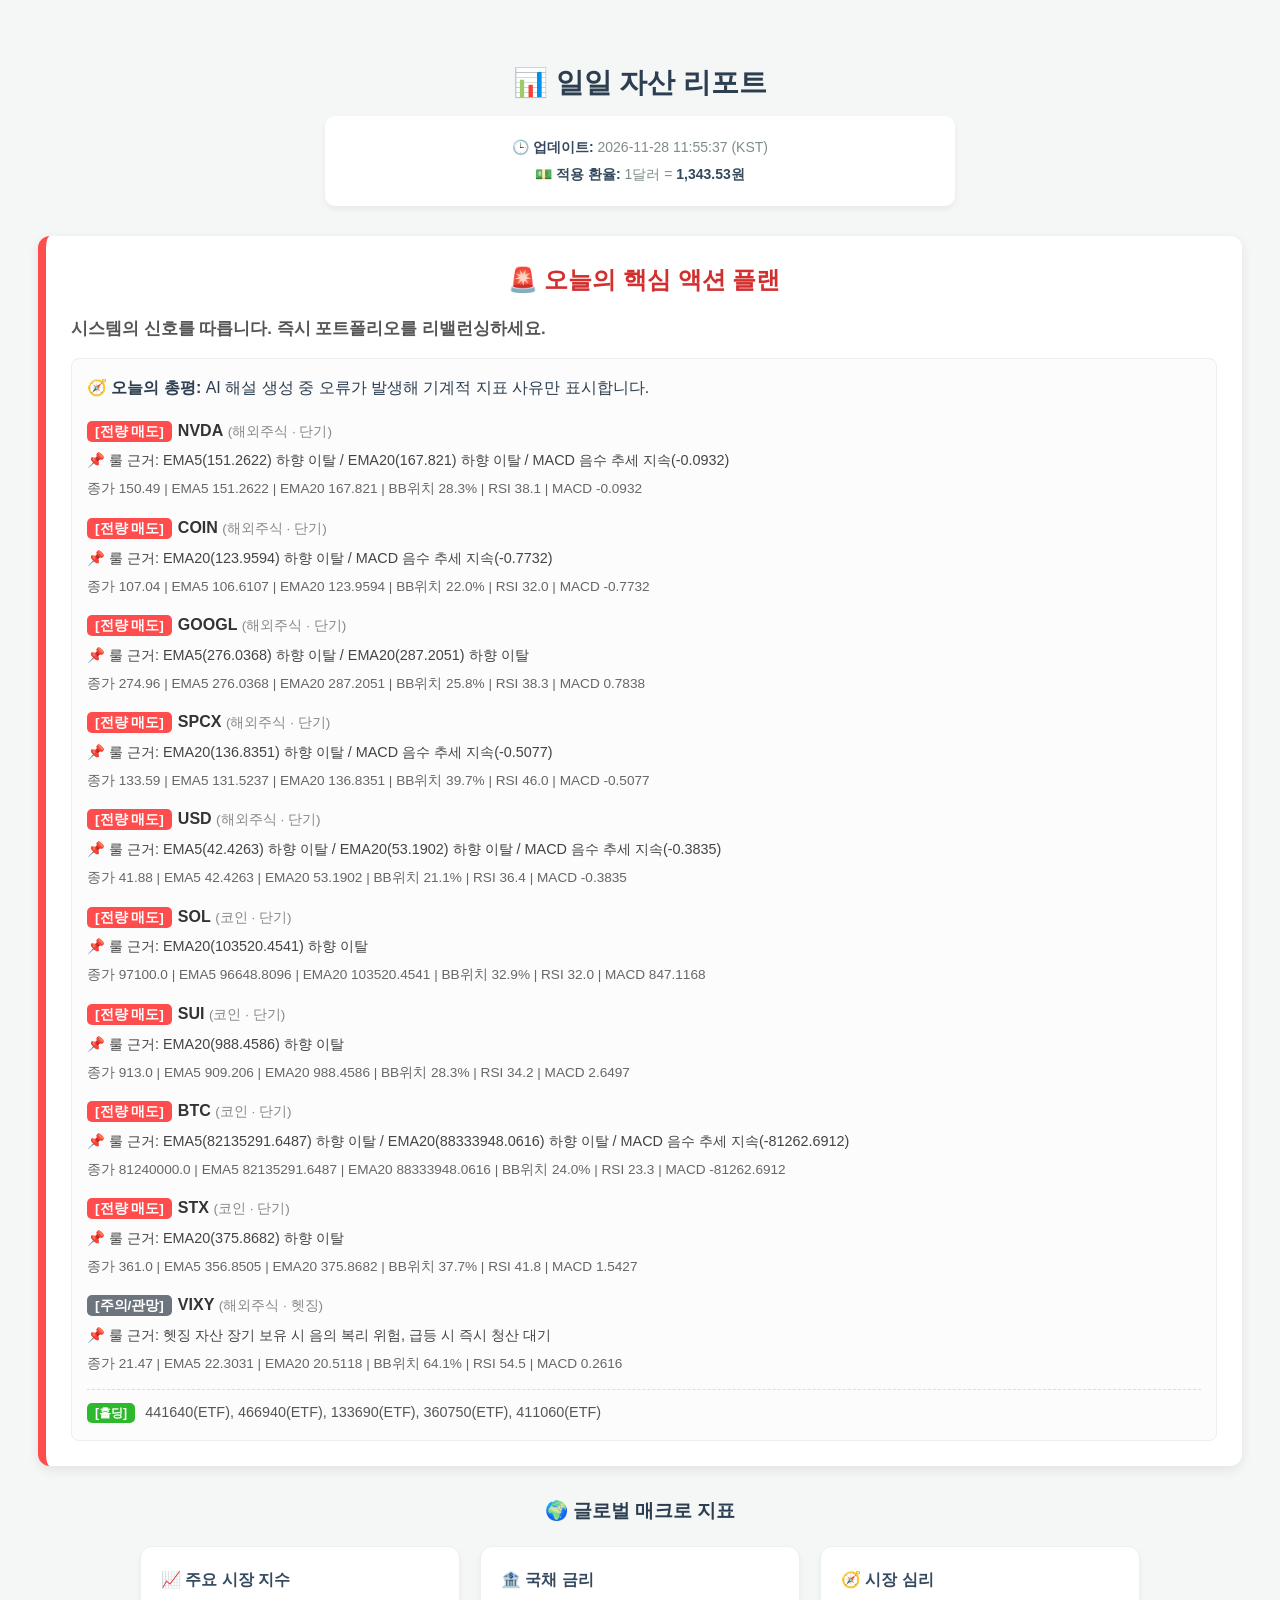
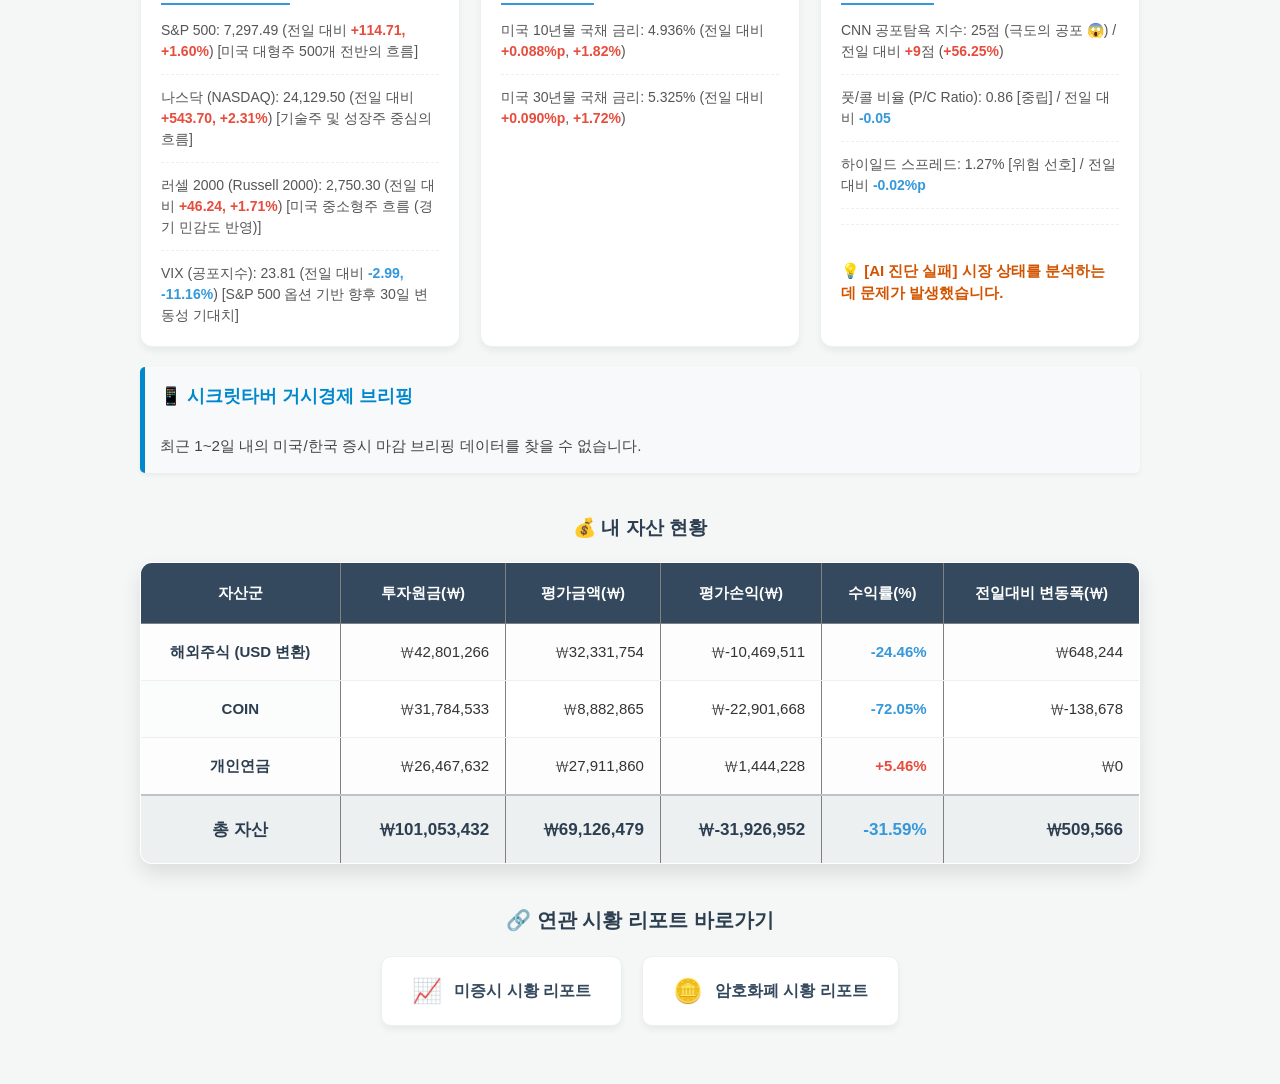
==== commit f97a0ba2: "🚀 일일 자산 리포트 및 아카이브 업데이트" ====
--- a/index.html
+++ b/index.html
@@ -4,17 +4,27 @@
     <head>
         <meta charset="UTF-8">
         <meta name="viewport" content="width=device-width, initial-scale=1.0">
-        <title>일일 자산 리포트 (2026-11-26)</title>
+        <title>일일 자산 리포트 (2026-11-27)</title>
         <link rel="stylesheet" href="style.css">
     </head>
     <body>
         <h2>📊 일일 자산 리포트</h2>
         <div class="summary-header">
-            <p>🕒 <strong>업데이트:</strong> 2026-11-27 13:46:03 (KST)</p>
-            <p>💵 <strong>적용 환율:</strong> 1달러 = <strong>1,340.08원</strong></p>
+            <p>🕒 <strong>업데이트:</strong> 2026-11-28 11:55:37 (KST)</p>
+            <p>💵 <strong>적용 환율:</strong> 1달러 = <strong>1,343.53원</strong></p>
         </div>
         
         <!-- 🔥 여기에 AI 액션 보드가 가장 먼저 뜹니다! -->
+        
+        <div class="action-board" style="background-color: #ffffff; padding: 25px; border-left: 8px solid #ff4d4d; border-radius: 12px; margin-bottom: 30px; box-shadow: 0 4px 12px rgba(0,0,0,0.08);">
+            <h2 style="margin-top: 0; color: #d32f2f; font-size: 1.5em;">🚨 오늘의 핵심 액션 플랜</h2>
+            <p style="font-size: 1.05em; color: #555; margin-bottom: 15px;"><strong>시스템의 신호를 따릅니다. 즉시 포트폴리오를 리밸런싱하세요.</strong></p>
+            <div style="background-color: #fcfcfc; padding: 15px; border-radius: 8px; border: 1px solid #eee; line-height: 1.8;">
+                <p style="margin-top: 0; margin-bottom: 14px; color: #2c3e50;"><strong>🧭 오늘의 총평:</strong> AI 해설 생성 중 오류가 발생해 기계적 지표 사유만 표시합니다.</p>
+<ul style='padding-left: 0; margin: 0;'><li style='margin-bottom: 12px; list-style: none;'><span style="background-color: #ff4d4d; color: white; padding: 3px 8px; border-radius: 5px; font-weight: bold; font-size: 0.85em; margin-right: 6px;">[전량 매도]</span><strong>NVDA</strong> <span style='font-size: 0.85em; color: #888;'>(해외주식 · 단기)</span><div style='font-size: 0.9em; color: #444; margin-top: 3px;'>📌 룰 근거: EMA5(151.2622) 하향 이탈 / EMA20(167.821) 하향 이탈 / MACD 음수 추세 지속(-0.0932)</div><div style='font-size: 0.85em; color: #666; margin-top: 3px;'>종가 150.49 | EMA5 151.2622 | EMA20 167.821 | BB위치 28.3% | RSI 38.1 | MACD -0.0932</div></li><li style='margin-bottom: 12px; list-style: none;'><span style="background-color: #ff4d4d; color: white; padding: 3px 8px; border-radius: 5px; font-weight: bold; font-size: 0.85em; margin-right: 6px;">[전량 매도]</span><strong>COIN</strong> <span style='font-size: 0.85em; color: #888;'>(해외주식 · 단기)</span><div style='font-size: 0.9em; color: #444; margin-top: 3px;'>📌 룰 근거: EMA20(123.9594) 하향 이탈 / MACD 음수 추세 지속(-0.7732)</div><div style='font-size: 0.85em; color: #666; margin-top: 3px;'>종가 107.04 | EMA5 106.6107 | EMA20 123.9594 | BB위치 22.0% | RSI 32.0 | MACD -0.7732</div></li><li style='margin-bottom: 12px; list-style: none;'><span style="background-color: #ff4d4d; color: white; padding: 3px 8px; border-radius: 5px; font-weight: bold; font-size: 0.85em; margin-right: 6px;">[전량 매도]</span><strong>GOOGL</strong> <span style='font-size: 0.85em; color: #888;'>(해외주식 · 단기)</span><div style='font-size: 0.9em; color: #444; margin-top: 3px;'>📌 룰 근거: EMA5(276.0368) 하향 이탈 / EMA20(287.2051) 하향 이탈</div><div style='font-size: 0.85em; color: #666; margin-top: 3px;'>종가 274.96 | EMA5 276.0368 | EMA20 287.2051 | BB위치 25.8% | RSI 38.3 | MACD 0.7838</div></li><li style='margin-bottom: 12px; list-style: none;'><span style="background-color: #ff4d4d; color: white; padding: 3px 8px; border-radius: 5px; font-weight: bold; font-size: 0.85em; margin-right: 6px;">[전량 매도]</span><strong>SPCX</strong> <span style='font-size: 0.85em; color: #888;'>(해외주식 · 단기)</span><div style='font-size: 0.9em; color: #444; margin-top: 3px;'>📌 룰 근거: EMA20(136.8351) 하향 이탈 / MACD 음수 추세 지속(-0.5077)</div><div style='font-size: 0.85em; color: #666; margin-top: 3px;'>종가 133.59 | EMA5 131.5237 | EMA20 136.8351 | BB위치 39.7% | RSI 46.0 | MACD -0.5077</div></li><li style='margin-bottom: 12px; list-style: none;'><span style="background-color: #ff4d4d; color: white; padding: 3px 8px; border-radius: 5px; font-weight: bold; font-size: 0.85em; margin-right: 6px;">[전량 매도]</span><strong>USD</strong> <span style='font-size: 0.85em; color: #888;'>(해외주식 · 단기)</span><div style='font-size: 0.9em; color: #444; margin-top: 3px;'>📌 룰 근거: EMA5(42.4263) 하향 이탈 / EMA20(53.1902) 하향 이탈 / MACD 음수 추세 지속(-0.3835)</div><div style='font-size: 0.85em; color: #666; margin-top: 3px;'>종가 41.88 | EMA5 42.4263 | EMA20 53.1902 | BB위치 21.1% | RSI 36.4 | MACD -0.3835</div></li><li style='margin-bottom: 12px; list-style: none;'><span style="background-color: #ff4d4d; color: white; padding: 3px 8px; border-radius: 5px; font-weight: bold; font-size: 0.85em; margin-right: 6px;">[전량 매도]</span><strong>SOL</strong> <span style='font-size: 0.85em; color: #888;'>(코인 · 단기)</span><div style='font-size: 0.9em; color: #444; margin-top: 3px;'>📌 룰 근거: EMA20(103520.4541) 하향 이탈</div><div style='font-size: 0.85em; color: #666; margin-top: 3px;'>종가 97100.0 | EMA5 96648.8096 | EMA20 103520.4541 | BB위치 32.9% | RSI 32.0 | MACD 847.1168</div></li><li style='margin-bottom: 12px; list-style: none;'><span style="background-color: #ff4d4d; color: white; padding: 3px 8px; border-radius: 5px; font-weight: bold; font-size: 0.85em; margin-right: 6px;">[전량 매도]</span><strong>SUI</strong> <span style='font-size: 0.85em; color: #888;'>(코인 · 단기)</span><div style='font-size: 0.9em; color: #444; margin-top: 3px;'>📌 룰 근거: EMA20(988.4586) 하향 이탈</div><div style='font-size: 0.85em; color: #666; margin-top: 3px;'>종가 913.0 | EMA5 909.206 | EMA20 988.4586 | BB위치 28.3% | RSI 34.2 | MACD 2.6497</div></li><li style='margin-bottom: 12px; list-style: none;'><span style="background-color: #ff4d4d; color: white; padding: 3px 8px; border-radius: 5px; font-weight: bold; font-size: 0.85em; margin-right: 6px;">[전량 매도]</span><strong>BTC</strong> <span style='font-size: 0.85em; color: #888;'>(코인 · 단기)</span><div style='font-size: 0.9em; color: #444; margin-top: 3px;'>📌 룰 근거: EMA5(82135291.6487) 하향 이탈 / EMA20(88333948.0616) 하향 이탈 / MACD 음수 추세 지속(-81262.6912)</div><div style='font-size: 0.85em; color: #666; margin-top: 3px;'>종가 81240000.0 | EMA5 82135291.6487 | EMA20 88333948.0616 | BB위치 24.0% | RSI 23.3 | MACD -81262.6912</div></li><li style='margin-bottom: 12px; list-style: none;'><span style="background-color: #ff4d4d; color: white; padding: 3px 8px; border-radius: 5px; font-weight: bold; font-size: 0.85em; margin-right: 6px;">[전량 매도]</span><strong>STX</strong> <span style='font-size: 0.85em; color: #888;'>(코인 · 단기)</span><div style='font-size: 0.9em; color: #444; margin-top: 3px;'>📌 룰 근거: EMA20(375.8682) 하향 이탈</div><div style='font-size: 0.85em; color: #666; margin-top: 3px;'>종가 361.0 | EMA5 356.8505 | EMA20 375.8682 | BB위치 37.7% | RSI 41.8 | MACD 1.5427</div></li><li style='margin-bottom: 12px; list-style: none;'><span style="background-color: #6c757d; color: white; padding: 3px 8px; border-radius: 5px; font-weight: bold; font-size: 0.85em; margin-right: 6px;">[주의/관망]</span><strong>VIXY</strong> <span style='font-size: 0.85em; color: #888;'>(해외주식 · 헷징)</span><div style='font-size: 0.9em; color: #444; margin-top: 3px;'>📌 룰 근거: 헷징 자산 장기 보유 시 음의 복리 위험, 급등 시 즉시 청산 대기</div><div style='font-size: 0.85em; color: #666; margin-top: 3px;'>종가 21.47 | EMA5 22.3031 | EMA20 20.5118 | BB위치 64.1% | RSI 54.5 | MACD 0.2616</div></li></ul>
+<div style='margin-top: 12px; padding-top: 10px; border-top: 1px dashed #ddd; font-size: 0.9em; color: #555;'><span style="background-color: #2eb82e; color: white; padding: 3px 8px; border-radius: 5px; font-weight: bold; font-size: 0.85em; margin-right: 6px;">[홀딩]</span> 441640(ETF), 466940(ETF), 133690(ETF), 360750(ETF), 411060(ETF)</div>
+            </div>
+        </div>
         
         
         <!-- 매크로 대시보드 삽입 -->
@@ -24,15 +34,15 @@
             <div class="macro-cards">
                 <div class="macro-card">
                     <h4>📈 주요 시장 지수</h4>
-                    <ul><li>S&P 500: 7,182.78 (전일 대비 <span class="neg">-18.31,</span> <span class="neg">-0.25%</span>) [미국 대형주 500개 전반의 흐름]</li><li>나스닥 (NASDAQ): 23,585.80 (전일 대비 <span class="neg">-147.74,</span> <span class="neg">-0.62%</span>) [기술주 및 성장주 중심의 흐름]</li><li>러셀 2000 (Russell 2000): 2,704.06 (전일 대비 <span class="pos">+19.12,</span> <span class="pos">+0.71%</span>) [미국 중소형주 흐름 (경기 민감도 반영)]</li><li>VIX (공포지수): 26.80 (전일 대비 <span class="neg">-1.49,</span> <span class="neg">-5.27%</span>) [S&P 500 옵션 기반 향후 30일 변동성 기대치]</li></ul>
+                    <ul><li>S&P 500: 7,297.49 (전일 대비 <span class="pos">+114.71,</span> <span class="pos">+1.60%</span>) [미국 대형주 500개 전반의 흐름]</li><li>나스닥 (NASDAQ): 24,129.50 (전일 대비 <span class="pos">+543.70,</span> <span class="pos">+2.31%</span>) [기술주 및 성장주 중심의 흐름]</li><li>러셀 2000 (Russell 2000): 2,750.30 (전일 대비 <span class="pos">+46.24,</span> <span class="pos">+1.71%</span>) [미국 중소형주 흐름 (경기 민감도 반영)]</li><li>VIX (공포지수): 23.81 (전일 대비 <span class="neg">-2.99,</span> <span class="neg">-11.16%</span>) [S&P 500 옵션 기반 향후 30일 변동성 기대치]</li></ul>
                 </div>
                 <div class="macro-card">
                     <h4>🏦 국채 금리</h4>
-                    <ul><li>미국 10년물 국채 금리: 4.848% (전일 대비 <span class="neg">-0.056%p</span>, <span class="neg">-1.14%</span>)</li><li>미국 30년물 국채 금리: 5.235% (전일 대비 <span class="neg">-0.057%p</span>, <span class="neg">-1.08%</span>)</li></ul>
+                    <ul><li>미국 10년물 국채 금리: 4.936% (전일 대비 <span class="pos">+0.088%p</span>, <span class="pos">+1.82%</span>)</li><li>미국 30년물 국채 금리: 5.325% (전일 대비 <span class="pos">+0.090%p</span>, <span class="pos">+1.72%</span>)</li></ul>
                 </div>
                 <div class="macro-card">
                     <h4>🧭 시장 심리</h4>
-                    <ul><li>CNN 공포탐욕 지수: 15점 (극도의 공포 😱) / 전일 대비 0점 (0.00%)</li><li>풋/콜 비율 (P/C Ratio): 0.92 [중립] / 전일 대비 <span class="pos">+0.01</span></li><li>하이일드 스프레드: 1.29% [위험 선호] / 전일 대비 0.00%p</li><div class='ai-summary-line'><br><strong style='color:#d35400;'>💡 [AI 진단 실패] 시장 상태를 분석하는 데 문제가 발생했습니다.</strong></div></ul>
+                    <ul><li>CNN 공포탐욕 지수: 25점 (극도의 공포 😱) / 전일 대비 <span class="pos">+9</span>점 (<span class="pos">+56.25%</span>)</li><li>풋/콜 비율 (P/C Ratio): 0.86 [중립] / 전일 대비 <span class="neg">-0.05</span></li><li>하이일드 스프레드: 1.27% [위험 선호] / 전일 대비 <span class="neg">-0.02%p</span></li><div class='ai-summary-line'><br><strong style='color:#d35400;'>💡 [AI 진단 실패] 시장 상태를 분석하는 데 문제가 발생했습니다.</strong></div></ul>
                 </div>
             </div>
             
@@ -59,19 +69,19 @@
   <tbody>
     <tr>
       <td>해외주식 (USD 변환)</td>
-      <td>₩42,691,355</td>
-      <td>₩31,683,510</td>
-      <td>₩-11,007,845</td>
-      <td><span class='neg'>-25.78%</span></td>
-      <td>₩-118,878</td>
+      <td>₩42,801,266</td>
+      <td>₩32,331,754</td>
+      <td>₩-10,469,511</td>
+      <td><span class='neg'>-24.46%</span></td>
+      <td>₩648,244</td>
     </tr>
     <tr>
       <td>COIN</td>
       <td>₩31,784,533</td>
-      <td>₩9,021,543</td>
-      <td>₩-22,762,990</td>
-      <td><span class='neg'>-71.62%</span></td>
-      <td>₩175,920</td>
+      <td>₩8,882,865</td>
+      <td>₩-22,901,668</td>
+      <td><span class='neg'>-72.05%</span></td>
+      <td>₩-138,678</td>
     </tr>
     <tr>
       <td>개인연금</td>
@@ -79,15 +89,15 @@
       <td>₩27,911,860</td>
       <td>₩1,444,228</td>
       <td><span class='pos'>+5.46%</span></td>
-      <td>₩109,215</td>
+      <td>₩0</td>
     </tr>
     <tr>
       <td>총 자산</td>
-      <td>₩100,943,521</td>
-      <td>₩68,616,913</td>
-      <td>₩-32,326,608</td>
-      <td><span class='neg'>-32.02%</span></td>
-      <td>₩166,256</td>
+      <td>₩101,053,432</td>
+      <td>₩69,126,479</td>
+      <td>₩-31,926,952</td>
+      <td><span class='neg'>-31.59%</span></td>
+      <td>₩509,566</td>
     </tr>
   </tbody>
 </table>
